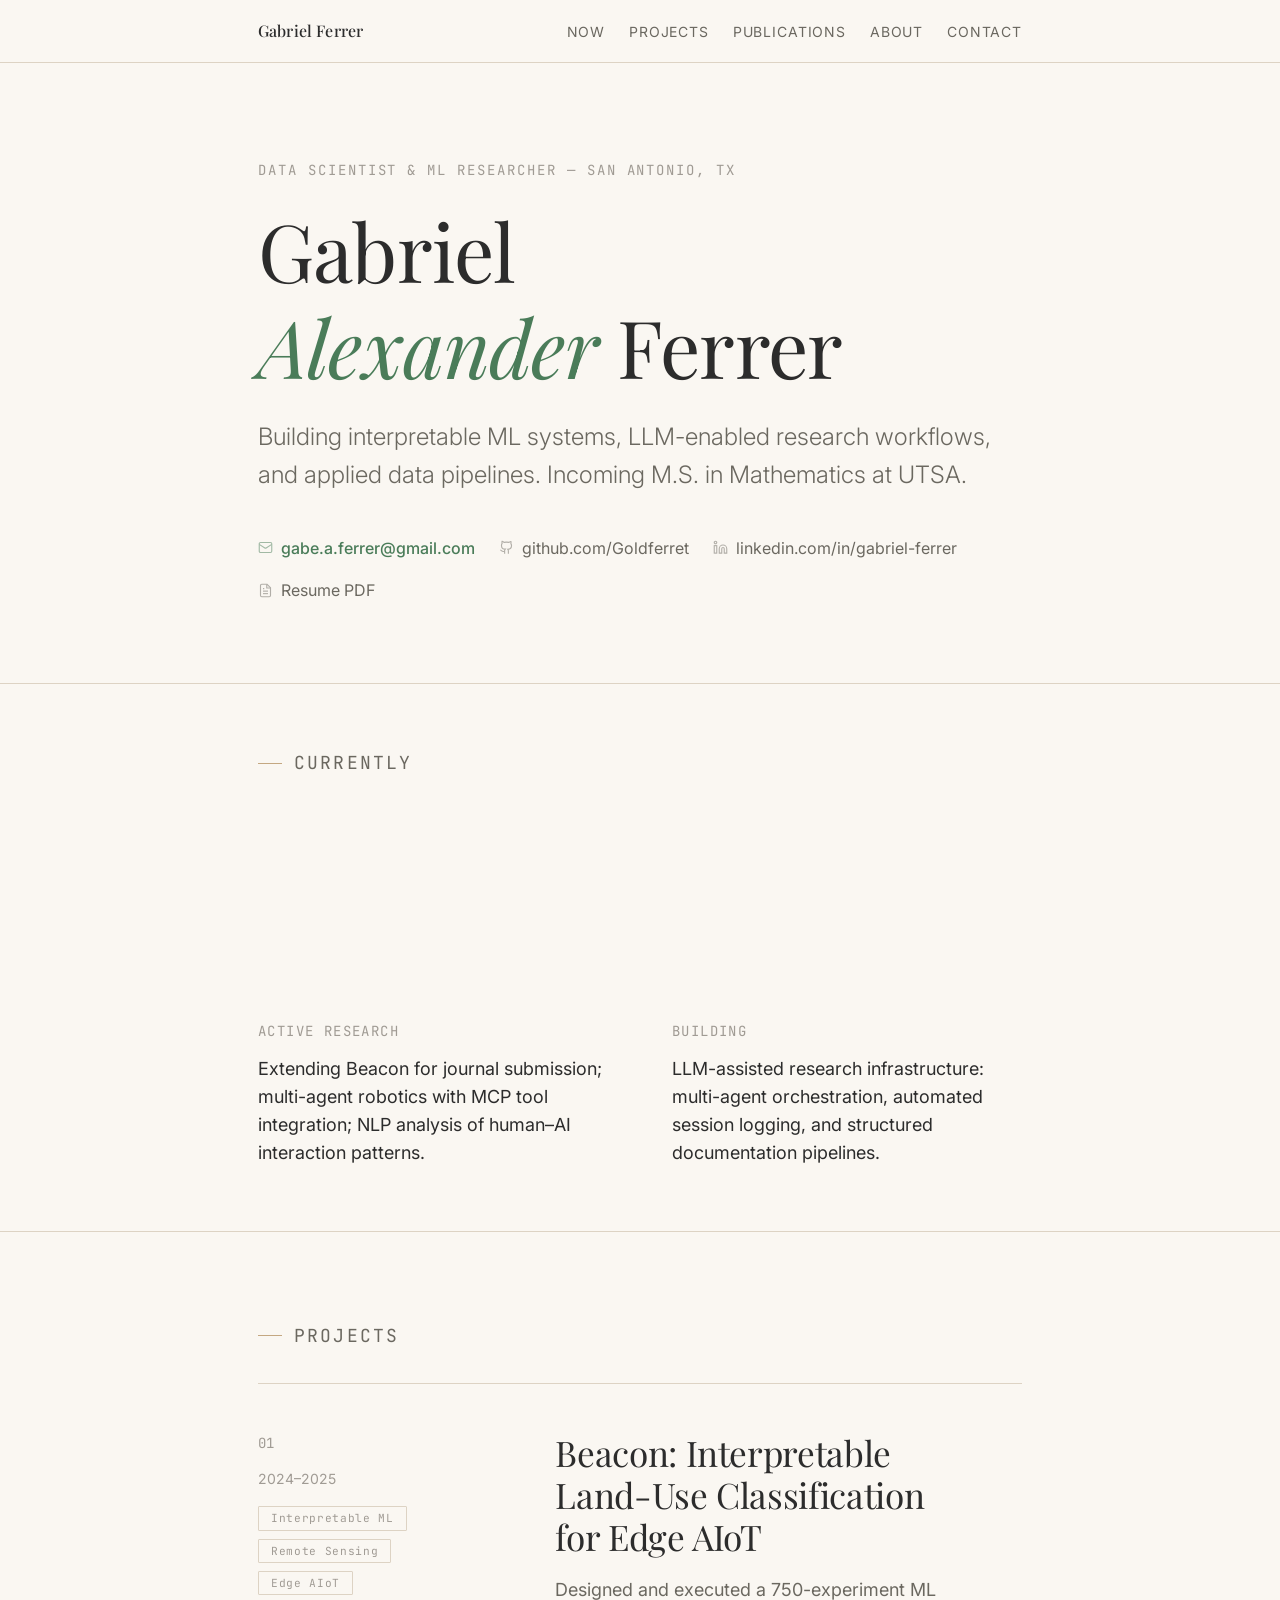
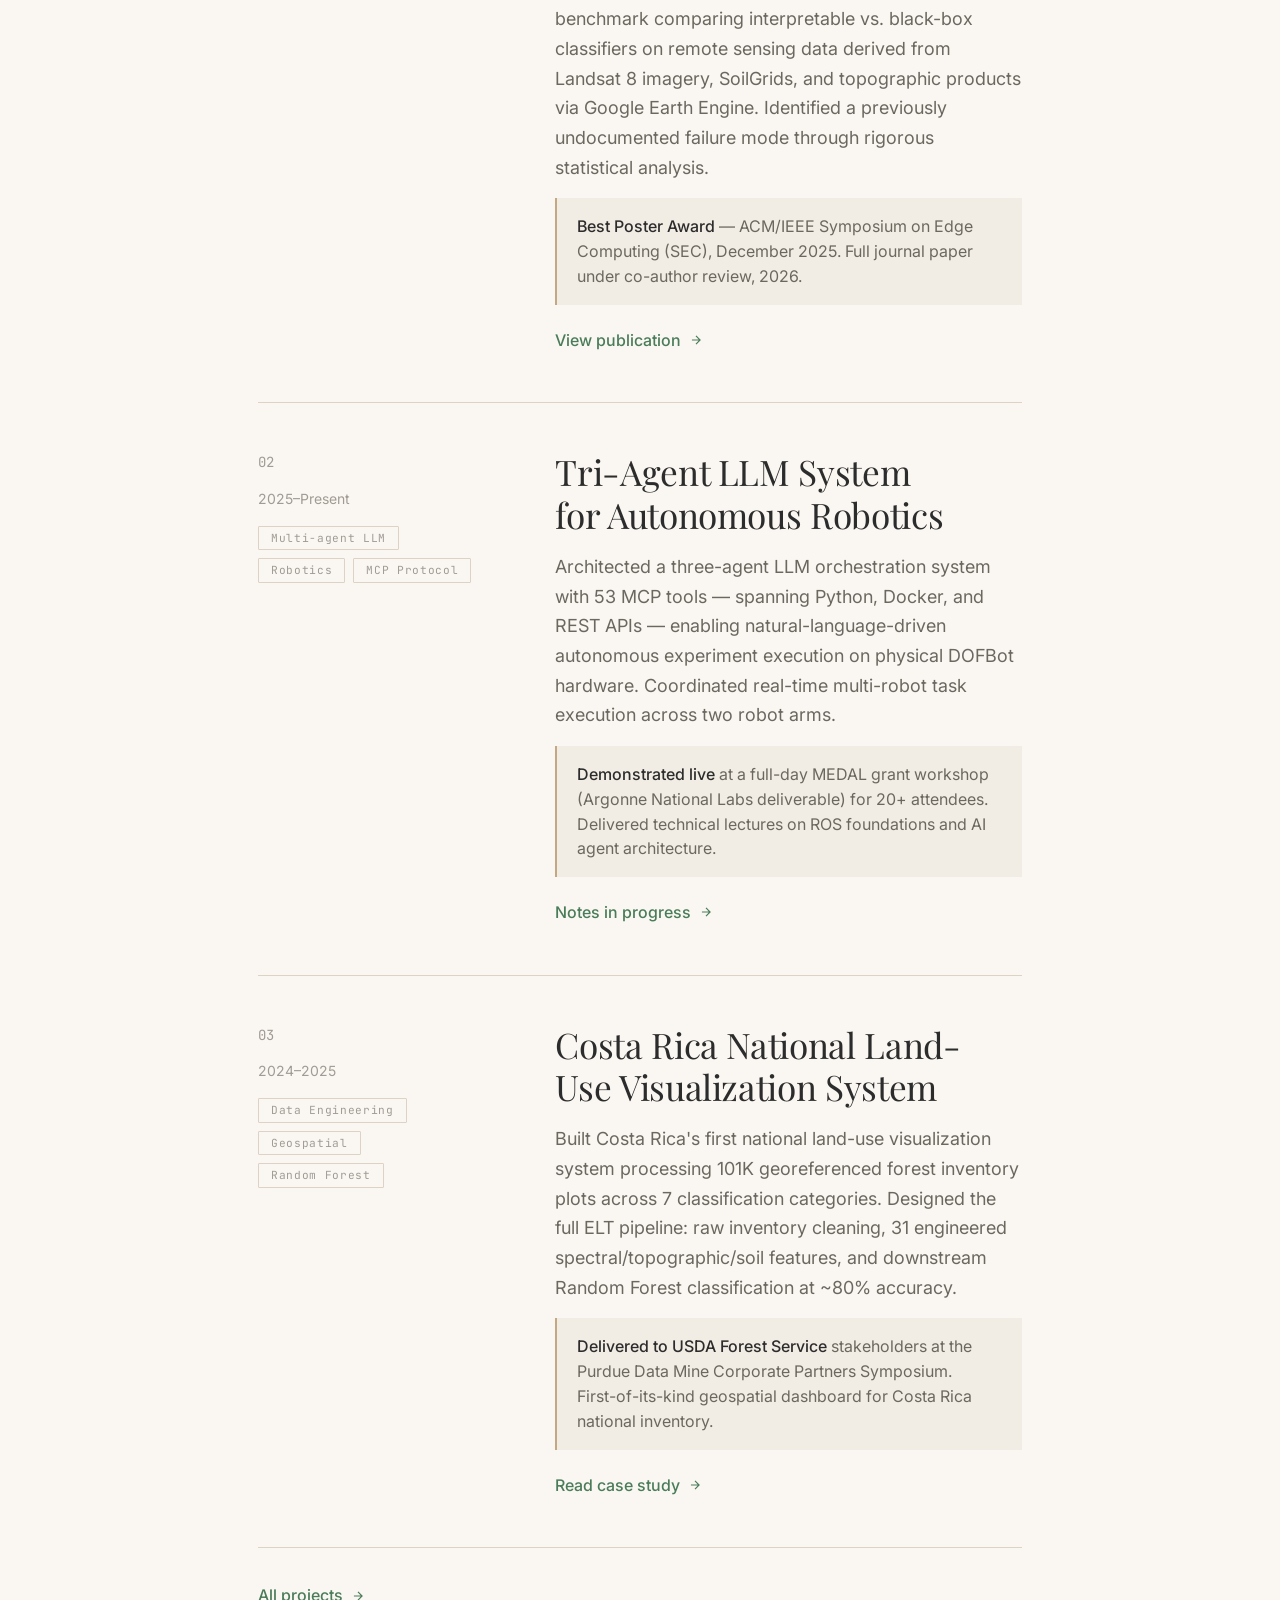
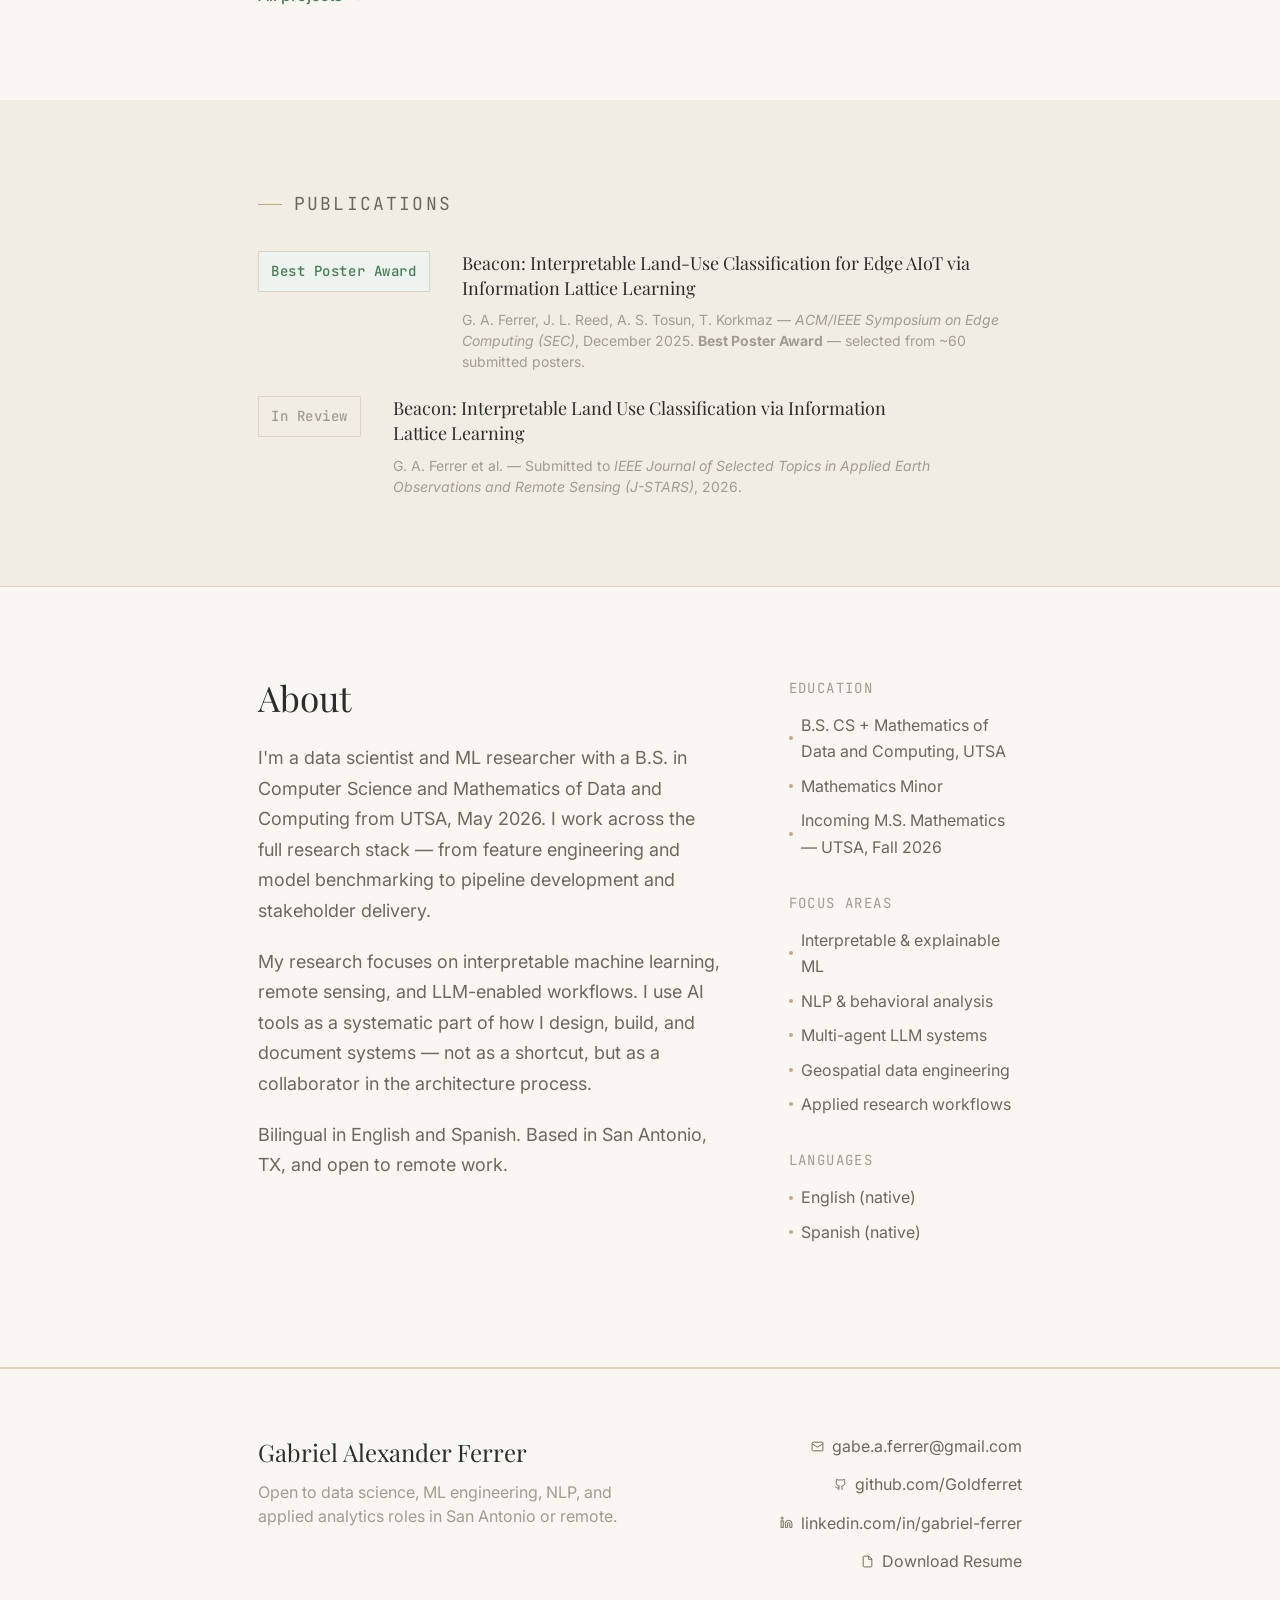
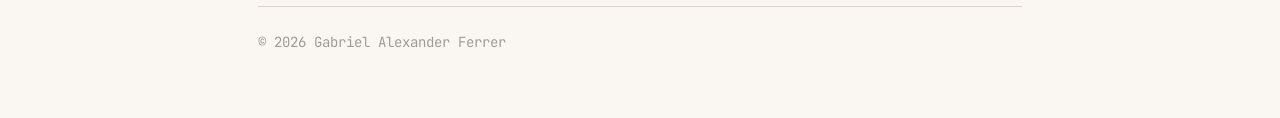
==== index.html @ 475dfff1 "init: homepage, repo structure, README" ====
<!DOCTYPE html>
<html lang="en" data-theme="light">
<head>
<meta charset="UTF-8">
<meta name="viewport" content="width=device-width, initial-scale=1.0">
<title>Gabriel Ferrer — Data Scientist & ML Researcher</title>
<meta name="description" content="Gabriel Ferrer — data scientist and ML researcher at UTSA. Building interpretable ML systems, multi-agent LLM tools, and applied data pipelines. Open to data science and ML engineering roles.">
<meta property="og:title" content="Gabriel Ferrer — Data Scientist & ML Researcher">
<meta property="og:description" content="Interpretable ML, multi-agent robotics, and applied data pipelines. Best Poster Award, ACM/IEEE SEC 2025.">
<meta property="og:type" content="website">
<link rel="preconnect" href="https://fonts.googleapis.com">
<link rel="preconnect" href="https://fonts.gstatic.com" crossorigin>
<link href="https://fonts.googleapis.com/css2?family=Playfair+Display:ital,wght@0,400;0,500;0,600;1,400&family=Inter:wght@300;400;500&family=JetBrains+Mono:wght@400;500&display=swap" rel="stylesheet">
<style>
/* ─── TOKENS ─────────────────────────────────────────── */
:root {
  --cream:        #FAF7F2;
  --cream-dark:   #F2EDE4;
  --sand:         #C4A882;
  --sand-light:   #E8DDD0;
  --sand-divider: #DDD3C4;
  --text:         #2C2C2C;
  --text-muted:   #6B6860;
  --text-faint:   #A09B94;
  --green:        #4A7C59;
  --green-hover:  #3A6347;
  --green-bg:     #EDF3EF;

  --font-serif: 'Playfair Display', Georgia, serif;
  --font-sans:  'Inter', system-ui, sans-serif;
  --font-mono:  'JetBrains Mono', monospace;

  --text-xs:   clamp(0.75rem, 0.7rem + 0.25vw, 0.875rem);
  --text-sm:   clamp(0.875rem, 0.8rem + 0.35vw, 1rem);
  --text-base: clamp(1rem, 0.95rem + 0.25vw, 1.125rem);
  --text-lg:   clamp(1.125rem, 1rem + 0.75vw, 1.5rem);
  --text-xl:   clamp(1.5rem, 1.2rem + 1.25vw, 2.25rem);
  --text-2xl:  clamp(2rem, 1.2rem + 2.5vw, 3.5rem);
  --text-hero: clamp(2.75rem, 1rem + 5vw, 5rem);

  --space-2: 0.5rem;
  --space-3: 0.75rem;
  --space-4: 1rem;
  --space-5: 1.25rem;
  --space-6: 1.5rem;
  --space-8: 2rem;
  --space-10: 2.5rem;
  --space-12: 3rem;
  --space-16: 4rem;
  --space-20: 5rem;
  --space-24: 6rem;

  --content: 860px;
  --content-wide: 1100px;
  --ease-out: cubic-bezier(0.16, 1, 0.3, 1);
}

/* ─── BASE ───────────────────────────────────────────── */
*, *::before, *::after { box-sizing: border-box; margin: 0; padding: 0; }
html { scroll-behavior: smooth; -webkit-font-smoothing: antialiased; }
body {
  font-family: var(--font-sans);
  font-size: var(--text-base);
  color: var(--text);
  background: var(--cream);
  line-height: 1.65;
}
img { display: block; max-width: 100%; height: auto; }
p { max-width: 68ch; text-wrap: pretty; }
h1, h2, h3, h4 { text-wrap: balance; line-height: 1.2; }
a {
  color: var(--green);
  text-decoration: none;
  transition: color 160ms var(--ease-out);
}
a:hover { color: var(--green-hover); text-decoration: underline; text-underline-offset: 3px; }
::selection { background: color-mix(in oklch, var(--green) 18%, var(--cream)); }
:focus-visible { outline: 2px solid var(--green); outline-offset: 3px; }

/* ─── LAYOUT ─────────────────────────────────────────── */
.container {
  max-width: var(--content);
  margin-inline: auto;
  padding-inline: clamp(var(--space-5), 5vw, var(--space-12));
}
.container--wide { max-width: var(--content-wide); }

/* ─── NAV ────────────────────────────────────────────── */
nav {
  position: sticky; top: 0; z-index: 100;
  background: color-mix(in oklch, var(--cream) 92%, transparent);
  backdrop-filter: blur(8px);
  border-bottom: 1px solid var(--sand-divider);
  padding-block: var(--space-4);
}
.nav-inner {
  display: flex;
  justify-content: space-between;
  align-items: baseline;
  gap: var(--space-8);
}
.nav-name {
  font-family: var(--font-serif);
  font-size: var(--text-sm);
  font-weight: 500;
  color: var(--text);
  letter-spacing: 0.01em;
  text-decoration: none;
}
.nav-name:hover { color: var(--green); text-decoration: none; }
.nav-links {
  display: flex;
  gap: var(--space-6);
  list-style: none;
}
.nav-links a {
  font-size: var(--text-xs);
  font-weight: 400;
  letter-spacing: 0.06em;
  text-transform: uppercase;
  color: var(--text-muted);
}
.nav-links a:hover { color: var(--green); text-decoration: none; }

/* ─── DIVIDER ────────────────────────────────────────── */
.divider {
  border: none;
  border-top: 1px solid var(--sand-divider);
  margin-block: 0;
}

/* ─── SECTION SHARED ─────────────────────────────────── */
section { padding-block: clamp(var(--space-12), 7vw, var(--space-24)); }
.section-label {
  font-family: var(--font-mono);
  font-size: var(--text-base);
  letter-spacing: 0.12em;
  text-transform: uppercase;
  color: var(--text-muted);
  margin-bottom: var(--space-8);
  display: flex;
  align-items: center;
  gap: var(--space-3);
}
.section-label::before {
  content: '';
  display: inline-block;
  width: 24px;
  height: 1px;
  background: var(--sand);
}
.section-heading {
  font-family: var(--font-serif);
  font-size: var(--text-xl);
  font-weight: 400;
  color: var(--text);
  margin-bottom: var(--space-8);
  letter-spacing: -0.01em;
}

/* ─── HERO ───────────────────────────────────────────── */
#hero {
  padding-block: clamp(var(--space-16), 10vw, var(--space-24)) clamp(var(--space-12), 7vw, var(--space-20));
}
.hero-eyebrow {
  font-family: var(--font-mono);
  font-size: var(--text-xs);
  letter-spacing: 0.14em;
  text-transform: uppercase;
  color: var(--text-faint);
  margin-bottom: var(--space-5);
}
.hero-name {
  font-family: var(--font-serif);
  font-size: var(--text-hero);
  font-weight: 400;
  color: var(--text);
  margin-bottom: var(--space-6);
  letter-spacing: -0.01em;
}
.hero-name em {
  font-style: italic;
  color: var(--green);
}
.hero-bio {
  font-size: var(--text-lg);
  font-weight: 300;
  color: var(--text-muted);
  max-width: 56ch;
  line-height: 1.6;
  margin-bottom: var(--space-10);
}
.hero-links {
  display: flex;
  flex-wrap: wrap;
  gap: var(--space-4) var(--space-6);
  align-items: center;
}
.hero-link {
  font-size: var(--text-sm);
  font-weight: 400;
  color: var(--text-muted);
  display: flex;
  align-items: center;
  gap: var(--space-2);
  transition: color 160ms var(--ease-out);
}
.hero-link:hover { color: var(--green); text-decoration: none; }
.hero-link svg { opacity: 0.5; transition: opacity 160ms; }
.hero-link:hover svg { opacity: 1; }
.hero-link--primary {
  color: var(--green);
  font-weight: 500;
}
.hero-link--primary:hover { color: var(--green-hover); }

/* ─── NOW ────────────────────────────────────────────── */
#now { padding-block: clamp(var(--space-10), 5vw, var(--space-16)); }
.now-grid {
  display: grid;
  grid-template-columns: 1fr 1fr;
  gap: var(--space-10) var(--space-16);
}
.now-item-label {
  font-family: var(--font-mono);
  font-size: var(--text-xs);
  color: var(--text-faint);
  letter-spacing: 0.1em;
  text-transform: uppercase;
  margin-bottom: var(--space-3);
}
.now-item-text {
  font-size: var(--text-base);
  color: var(--text);
  line-height: 1.55;
}
.now-item-text strong { font-weight: 500; }
.availability-badge {
  display: inline-flex;
  align-items: center;
  gap: var(--space-2);
  font-size: var(--text-xs);
  font-weight: 500;
  color: var(--green);
  background: var(--green-bg);
  padding: var(--space-2) var(--space-4);
  border-radius: 2px;
  margin-top: var(--space-3);
  letter-spacing: 0.04em;
}
.availability-badge::before {
  content: '';
  width: 6px; height: 6px;
  border-radius: 50%;
  background: var(--green);
}

/* ─── WORK ───────────────────────────────────────────── */
#work {}
.work-list { display: flex; flex-direction: column; }
.work-entry {
  display: grid;
  grid-template-columns: 1fr 2fr;
  gap: var(--space-8) var(--space-16);
  padding-block: clamp(var(--space-8), 4vw, var(--space-12));
  border-top: 1px solid var(--sand-divider);
  transition: background 200ms var(--ease-out);
}
.work-entry:last-child { border-bottom: 1px solid var(--sand-divider); }
.work-entry:hover { background: color-mix(in oklch, var(--sand-light) 30%, transparent); }
.work-meta {}
.work-number {
  font-family: var(--font-mono);
  font-size: var(--text-xs);
  color: var(--text-faint);
  margin-bottom: var(--space-3);
}
.work-year {
  font-size: var(--text-xs);
  color: var(--text-faint);
  font-weight: 400;
  display: block;
  margin-top: var(--space-3);
}
.work-tags {
  display: flex;
  flex-wrap: wrap;
  gap: var(--space-2);
  margin-top: var(--space-4);
}
.tag {
  font-family: var(--font-mono);
  font-size: 0.7rem;
  letter-spacing: 0.06em;
  color: var(--text-faint);
  border: 1px solid var(--sand-divider);
  padding: 2px var(--space-3);
  border-radius: 1px;
}
.work-content {}
.work-title {
  font-family: var(--font-serif);
  font-size: var(--text-xl);
  font-weight: 400;
  color: var(--text);
  margin-bottom: var(--space-4);
  letter-spacing: -0.01em;
}
.work-desc {
  font-size: var(--text-base);
  color: var(--text-muted);
  line-height: 1.65;
  margin-bottom: var(--space-4);
  max-width: 60ch;
}
.work-outcome {
  display: flex;
  align-items: flex-start;
  gap: var(--space-3);
  padding: var(--space-4) var(--space-5);
  background: var(--cream-dark);
  border-left: 2px solid var(--sand);
  margin-bottom: var(--space-5);
}
.work-outcome-text {
  font-size: var(--text-sm);
  color: var(--text-muted);
  line-height: 1.55;
}
.work-outcome-text strong {
  color: var(--text);
  font-weight: 500;
}
.work-figure {
  margin-top: var(--space-5);
}
.work-figure img {
  width: 100%;
  max-width: 480px;
  border: 1px solid var(--sand-divider);
  background: #fff;
}
.work-caption {
  font-size: var(--text-xs);
  color: var(--text-faint);
  margin-top: var(--space-3);
  max-width: 52ch;
  line-height: 1.5;
}
.work-link {
  font-size: var(--text-sm);
  font-weight: 500;
  display: inline-flex;
  align-items: center;
  gap: var(--space-2);
  color: var(--green);
}
.work-link:hover { text-decoration: none; color: var(--green-hover); }
.work-link-arrow { transition: transform 200ms var(--ease-out); }
.work-link:hover .work-link-arrow { transform: translateX(3px); }

/* ─── PUBLICATIONS ───────────────────────────────────── */
#publications { background: var(--cream-dark); }
.pub-list { display: flex; flex-direction: column; gap: var(--space-6); }
.pub-entry {
  display: grid;
  grid-template-columns: auto 1fr;
  gap: var(--space-4) var(--space-8);
  align-items: start;
}
.pub-badge {
  font-family: var(--font-mono);
  font-size: var(--text-xs);
  font-weight: 500;
  color: var(--green);
  background: var(--green-bg);
  border: 1px solid color-mix(in oklch, var(--green) 25%, var(--cream));
  padding: var(--space-2) var(--space-3);
  white-space: nowrap;
  border-radius: 1px;
  letter-spacing: 0.04em;
}
.pub-badge--pending {
  color: var(--text-faint);
  background: var(--cream-dark);
  border-color: var(--sand-divider);
}
.pub-title {
  font-family: var(--font-serif);
  font-size: var(--text-base);
  font-weight: 400;
  color: var(--text);
  margin-bottom: var(--space-2);
  line-height: 1.4;
}
.pub-meta {
  font-size: var(--text-xs);
  color: var(--text-faint);
  line-height: 1.5;
}

/* ─── ABOUT ──────────────────────────────────────────── */
#about {
  display: grid;
  grid-template-columns: 2fr 1fr;
  gap: var(--space-16);
  align-items: start;
  padding-block: clamp(var(--space-12), 7vw, var(--space-24));
}
.about-text { }
.about-heading {
  font-family: var(--font-serif);
  font-size: var(--text-xl);
  font-weight: 400;
  margin-bottom: var(--space-6);
  color: var(--text);
}
.about-body {
  font-size: var(--text-base);
  color: var(--text-muted);
  line-height: 1.7;
  margin-bottom: var(--space-5);
}
.about-aside { }
.aside-block {
  margin-bottom: var(--space-8);
}
.aside-label {
  font-family: var(--font-mono);
  font-size: var(--text-xs);
  text-transform: uppercase;
  letter-spacing: 0.1em;
  color: var(--text-faint);
  margin-bottom: var(--space-3);
}
.aside-list {
  list-style: none;
  display: flex;
  flex-direction: column;
  gap: var(--space-2);
}
.aside-list li {
  font-size: var(--text-sm);
  color: var(--text-muted);
  display: flex;
  align-items: center;
  gap: var(--space-2);
}
.aside-list li::before {
  content: '';
  width: 4px; height: 4px;
  background: var(--sand);
  border-radius: 50%;
  flex-shrink: 0;
}

/* ─── CONTACT / FOOTER ───────────────────────────────── */
footer {
  border-top: 1px solid var(--sand-divider);
  padding-block: clamp(var(--space-10), 5vw, var(--space-16));
}
.footer-inner {
  display: flex;
  justify-content: space-between;
  align-items: flex-start;
  gap: var(--space-8);
  flex-wrap: wrap;
}
.footer-name {
  font-family: var(--font-serif);
  font-size: var(--text-lg);
  font-weight: 400;
  color: var(--text);
  margin-bottom: var(--space-2);
}
.footer-tagline {
  font-size: var(--text-sm);
  color: var(--text-faint);
  max-width: 38ch;
  line-height: 1.5;
}
.footer-links {
  display: flex;
  flex-direction: column;
  gap: var(--space-3);
  align-items: flex-end;
}
.footer-link {
  font-size: var(--text-sm);
  color: var(--text-muted);
  display: flex;
  align-items: center;
  gap: var(--space-2);
}
.footer-link:hover { color: var(--green); text-decoration: none; }
.footer-note {
  margin-top: var(--space-8);
  padding-top: var(--space-6);
  border-top: 1px solid var(--sand-divider);
  font-family: var(--font-mono);
  font-size: var(--text-xs);
  color: var(--text-faint);
  display: flex;
  justify-content: space-between;
  flex-wrap: wrap;
  gap: var(--space-3);
}

/* ─── SCROLL REVEALS ─────────────────────────────────── */
.fade-in { opacity: 1; }
@supports (animation-timeline: scroll()) {
  .fade-in {
    opacity: 0;
    animation: reveal-fade linear both;
    animation-timeline: view();
    animation-range: entry 0% entry 80%;
  }
  @keyframes reveal-fade { to { opacity: 1; } }
}

/* ─── RESPONSIVE ─────────────────────────────────────── */
@media (max-width: 700px) {
  .now-grid { grid-template-columns: 1fr; }
  .work-entry { grid-template-columns: 1fr; }
  #about { grid-template-columns: 1fr; }
  .footer-inner { flex-direction: column; }
  .footer-links { align-items: flex-start; }
  .nav-links { display: none; }
  .pub-entry { grid-template-columns: 1fr; }
}

@media (prefers-reduced-motion: reduce) {
  *, *::before, *::after {
    animation-duration: 0.01ms !important;
    transition-duration: 0.01ms !important;
  }
}
</style>
</head>
<body>

<!-- ═══ NAV ═══════════════════════════════════════════ -->
<nav>
  <div class="container nav-inner">
    <a href="#" class="nav-name">Gabriel Ferrer</a>
    <ul class="nav-links">
      <li><a href="#now">Now</a></li>
      <li><a href="#work">Projects</a></li>
      <li><a href="#publications">Publications</a></li>
      <li><a href="#about">About</a></li>
      <li><a href="#contact">Contact</a></li>
    </ul>
  </div>
</nav>

<!-- ═══ HERO ═══════════════════════════════════════════ -->
<section id="hero">
  <div class="container">
    <p class="hero-eyebrow">Data Scientist &amp; ML Researcher — San Antonio, TX</p>
    <h1 class="hero-name">Gabriel<br><em>Alexander</em> Ferrer</h1>
    <p class="hero-bio">
      Building interpretable ML systems, LLM-enabled research workflows, and applied data pipelines. Incoming M.S. in Mathematics at UTSA.
    </p>
    <div class="hero-links">
      <a href="mailto:gabe.a.ferrer@gmail.com" class="hero-link hero-link--primary">
        <svg width="15" height="15" viewBox="0 0 24 24" fill="none" stroke="currentColor" stroke-width="1.8"><rect x="2" y="4" width="20" height="16" rx="2"/><path d="m22 7-8.97 5.7a1.94 1.94 0 0 1-2.06 0L2 7"/></svg>
        gabe.a.ferrer@gmail.com
      </a>
      <a href="https://github.com/Goldferret" target="_blank" rel="noopener" class="hero-link">
        <svg width="15" height="15" viewBox="0 0 24 24" fill="none" stroke="currentColor" stroke-width="1.8"><path d="M15 22v-4a4.8 4.8 0 0 0-1-3.2c3 0 6-2 6-5.5.08-1.25-.27-2.48-1-3.5.28-1.15.28-2.35 0-3.5 0 0-1 0-3 1.5-2.64-.5-5.36-.5-8 0C6 2 5 2 5 2c-.3 1.15-.3 2.35 0 3.5A5.4 5.4 0 0 0 4 9c0 3.5 3 5.5 6 5.5-.39.49-.68 1.05-.85 1.65-.17.6-.22 1.23-.15 1.85v4"/><path d="M9 18c-4.51 2-5-2-7-2"/></svg>
        github.com/Goldferret
      </a>
      <a href="https://www.linkedin.com/in/gabriel-ferrer-299743276/" target="_blank" rel="noopener" class="hero-link">
        <svg width="15" height="15" viewBox="0 0 24 24" fill="none" stroke="currentColor" stroke-width="1.8"><path d="M16 8a6 6 0 0 1 6 6v7h-4v-7a2 2 0 0 0-2-2 2 2 0 0 0-2 2v7h-4v-7a6 6 0 0 1 6-6z"/><rect x="2" y="9" width="4" height="12"/><circle cx="4" cy="4" r="2"/></svg>
        linkedin.com/in/gabriel-ferrer
      </a>
      <a href="#" class="hero-link">
        <svg width="15" height="15" viewBox="0 0 24 24" fill="none" stroke="currentColor" stroke-width="1.8"><path d="M14.5 2H6a2 2 0 0 0-2 2v16a2 2 0 0 0 2 2h12a2 2 0 0 0 2-2V7.5L14.5 2z"/><polyline points="14 2 14 8 20 8"/><line x1="16" y1="13" x2="8" y2="13"/><line x1="16" y1="17" x2="8" y2="17"/><line x1="10" y1="9" x2="8" y2="9"/></svg>
        Resume PDF
      </a>
    </div>
  </div>
</section>

<hr class="divider">

<!-- ═══ NOW ════════════════════════════════════════════ -->
<section id="now">
  <div class="container">
    <p class="section-label">Currently</p>
    <div class="now-grid">
      <div class="now-item fade-in">
        <p class="now-item-label">Status</p>
        <p class="now-item-text">
          <strong>B.S. in CS &amp; Mathematics of Data and Computing, UTSA, May 2026.</strong>
          Incoming M.S. in Mathematics, Fall 2026.
        </p>
        <span class="availability-badge">Open to roles</span>
      </div>
      <div class="now-item fade-in">
        <p class="now-item-label">Looking for</p>
        <p class="now-item-text">
          Data science, ML engineering, NLP, and applied analytics roles — <strong>local to San Antonio</strong> or fully remote.
        </p>
      </div>
      <div class="now-item fade-in">
        <p class="now-item-label">Active research</p>
        <p class="now-item-text">
          Extending Beacon for journal submission; multi-agent robotics with MCP tool integration; NLP analysis of human–AI interaction patterns.
        </p>
      </div>
      <div class="now-item fade-in">
        <p class="now-item-label">Building</p>
        <p class="now-item-text">
          LLM-assisted research infrastructure: multi-agent orchestration, automated session logging, and structured documentation pipelines.
        </p>
      </div>
    </div>
  </div>
</section>

<hr class="divider">

<!-- ═══ WORK ═══════════════════════════════════════════ -->
<section id="work">
  <div class="container">
    <p class="section-label">Projects</p>
    <div class="work-list">

      <!-- BEACON -->
      <article class="work-entry fade-in">
        <div class="work-meta">
          <p class="work-number">01</p>
          <span class="work-year">2024–2025</span>
          <div class="work-tags">
            <span class="tag">Interpretable ML</span>
            <span class="tag">Remote Sensing</span>
            <span class="tag">Edge AIoT</span>
          </div>
        </div>
        <div class="work-content">
          <h2 class="work-title">Beacon: Interpretable Land-Use Classification for Edge AIoT</h2>
          <p class="work-desc">
            Designed and executed a 750-experiment ML benchmark comparing interpretable vs. black-box classifiers on remote sensing data derived from Landsat&nbsp;8 imagery, SoilGrids, and topographic products via Google Earth Engine. Identified a previously undocumented failure mode through rigorous statistical analysis.
          </p>
          <div class="work-outcome">
            <p class="work-outcome-text">
              <strong>Best Poster Award</strong> — ACM/IEEE Symposium on Edge Computing (SEC), December 2025.
              Full journal paper under co-author review, 2026.
            </p>
          </div>
          <a href="#publications" class="work-link">
            View publication
            <svg class="work-link-arrow" width="14" height="14" viewBox="0 0 24 24" fill="none" stroke="currentColor" stroke-width="2"><path d="M5 12h14M12 5l7 7-7 7"/></svg>
          </a>
        </div>
      </article>

      <!-- ROBOTICS -->
      <article class="work-entry fade-in">
        <div class="work-meta">
          <p class="work-number">02</p>
          <span class="work-year">2025–Present</span>
          <div class="work-tags">
            <span class="tag">Multi-agent LLM</span>
            <span class="tag">Robotics</span>
            <span class="tag">MCP Protocol</span>
          </div>
        </div>
        <div class="work-content">
          <h2 class="work-title">Tri-Agent LLM System for Autonomous Robotics</h2>
          <p class="work-desc">
            Architected a three-agent LLM orchestration system with 53 MCP tools — spanning Python, Docker, and REST APIs — enabling natural-language-driven autonomous experiment execution on physical DOFBot hardware. Coordinated real-time multi-robot task execution across two robot arms.
          </p>
          <div class="work-outcome">
            <p class="work-outcome-text">
              <strong>Demonstrated live</strong> at a full-day MEDAL grant workshop (Argonne National Labs deliverable) for 20+ attendees. Delivered technical lectures on ROS foundations and AI agent architecture.
            </p>
          </div>
          <a href="#" class="work-link">
            Notes in progress
            <svg class="work-link-arrow" width="14" height="14" viewBox="0 0 24 24" fill="none" stroke="currentColor" stroke-width="2"><path d="M5 12h14M12 5l7 7-7 7"/></svg>
          </a>
        </div>
      </article>

      <!-- USDA -->
      <article class="work-entry fade-in">
        <div class="work-meta">
          <p class="work-number">03</p>
          <span class="work-year">2024–2025</span>
          <div class="work-tags">
            <span class="tag">Data Engineering</span>
            <span class="tag">Geospatial</span>
            <span class="tag">Random Forest</span>
          </div>
        </div>
        <div class="work-content">
          <h2 class="work-title">Costa Rica National Land-Use Visualization System</h2>
          <p class="work-desc">
            Built Costa Rica's first national land-use visualization system processing 101K georeferenced forest inventory plots across 7 classification categories. Designed the full ELT pipeline: raw inventory cleaning, 31 engineered spectral/topographic/soil features, and downstream Random Forest classification at ~80% accuracy.
          </p>
          <div class="work-outcome">
            <p class="work-outcome-text">
              <strong>Delivered to USDA Forest Service</strong> stakeholders at the Purdue Data Mine Corporate Partners Symposium. First-of-its-kind geospatial dashboard for Costa Rica national inventory.
            </p>
          </div>
          <a href="#" class="work-link">
            Read case study
            <svg class="work-link-arrow" width="14" height="14" viewBox="0 0 24 24" fill="none" stroke="currentColor" stroke-width="2"><path d="M5 12h14M12 5l7 7-7 7"/></svg>
          </a>
        </div>
      </article>

    </div>
    <div style="margin-top: var(--space-8);">
      <a href="/work/" class="work-link">
        All projects
        <svg class="work-link-arrow" width="14" height="14" viewBox="0 0 24 24" fill="none" stroke="currentColor" stroke-width="2"><path d="M5 12h14M12 5l7 7-7 7"/></svg>
      </a>
    </div>
  </div>
</section>
<section id="publications">
  <div class="container">
    <p class="section-label">Publications</p>
    <div class="pub-list">
      <div class="pub-entry fade-in">
        <span class="pub-badge">Best Poster Award</span>
        <div>
          <p class="pub-title">Beacon: Interpretable Land-Use Classification for Edge AIoT via Information Lattice Learning</p>
          <p class="pub-meta">G. A. Ferrer, J. L. Reed, A. S. Tosun, T. Korkmaz — <em>ACM/IEEE Symposium on Edge Computing (SEC)</em>, December 2025. <strong>Best Poster Award</strong> — selected from ~60 submitted posters.</p>
        </div>
      </div>
      <div class="pub-entry fade-in">
        <span class="pub-badge pub-badge--pending">In Review</span>
        <div>
          <p class="pub-title">Beacon: Interpretable Land Use Classification via Information Lattice Learning</p>
          <p class="pub-meta">G. A. Ferrer et al. — Submitted to <em>IEEE Journal of Selected Topics in Applied Earth Observations and Remote Sensing (J-STARS)</em>, 2026.</p>
        </div>
      </div>
    </div>
  </div>
</section>

<hr class="divider">

<!-- ═══ ABOUT ═══════════════════════════════════════════ -->
<section id="about" class="container">
  <div class="about-text fade-in">
    <h2 class="about-heading">About</h2>
    <p class="about-body">
      I'm a data scientist and ML researcher with a B.S. in Computer Science and Mathematics of Data and Computing from UTSA, May 2026. I work across the full research stack — from feature engineering and model benchmarking to pipeline development and stakeholder delivery.
    </p>
    <p class="about-body">
      My research focuses on interpretable machine learning, remote sensing, and LLM-enabled workflows. I use AI tools as a systematic part of how I design, build, and document systems — not as a shortcut, but as a collaborator in the architecture process.
    </p>
    <p class="about-body">
      Bilingual in English and Spanish. Based in San Antonio, TX, and open to remote work.
    </p>
  </div>
  <div class="about-aside fade-in">
    <div class="aside-block">
      <p class="aside-label">Education</p>
      <ul class="aside-list">
        <li>B.S. CS + Mathematics of Data and Computing, UTSA</li>
        <li>Mathematics Minor</li>
        <li>Incoming M.S. Mathematics — UTSA, Fall 2026</li>
      </ul>
    </div>
    <div class="aside-block">
      <p class="aside-label">Focus areas</p>
      <ul class="aside-list">
        <li>Interpretable &amp; explainable ML</li>
        <li>NLP &amp; behavioral analysis</li>
        <li>Multi-agent LLM systems</li>
        <li>Geospatial data engineering</li>
        <li>Applied research workflows</li>
      </ul>
    </div>
    <div class="aside-block">
      <p class="aside-label">Languages</p>
      <ul class="aside-list">
        <li>English (native)</li>
        <li>Spanish (native)</li>
      </ul>
    </div>
  </div>
</section>

<hr class="divider">

<!-- ═══ FOOTER / CONTACT ═══════════════════════════════ -->
<footer id="contact">
  <div class="container">
    <div class="footer-inner">
      <div>
        <p class="footer-name">Gabriel Alexander Ferrer</p>
        <p class="footer-tagline">Open to data science, ML engineering, NLP, and applied analytics roles in San Antonio or remote.</p>
      </div>
      <div class="footer-links">
        <a href="mailto:gabe.a.ferrer@gmail.com" class="footer-link">
          <svg width="13" height="13" viewBox="0 0 24 24" fill="none" stroke="currentColor" stroke-width="1.8"><rect x="2" y="4" width="20" height="16" rx="2"/><path d="m22 7-8.97 5.7a1.94 1.94 0 0 1-2.06 0L2 7"/></svg>
          gabe.a.ferrer@gmail.com
        </a>
        <a href="https://github.com/Goldferret" target="_blank" rel="noopener" class="footer-link">
          <svg width="13" height="13" viewBox="0 0 24 24" fill="none" stroke="currentColor" stroke-width="1.8"><path d="M15 22v-4a4.8 4.8 0 0 0-1-3.2c3 0 6-2 6-5.5.08-1.25-.27-2.48-1-3.5.28-1.15.28-2.35 0-3.5 0 0-1 0-3 1.5-2.64-.5-5.36-.5-8 0C6 2 5 2 5 2c-.3 1.15-.3 2.35 0 3.5A5.4 5.4 0 0 0 4 9c0 3.5 3 5.5 6 5.5-.39.49-.68 1.05-.85 1.65-.17.6-.22 1.23-.15 1.85v4"/><path d="M9 18c-4.51 2-5-2-7-2"/></svg>
          github.com/Goldferret
        </a>
        <a href="https://www.linkedin.com/in/gabriel-ferrer-299743276/" target="_blank" rel="noopener" class="footer-link">
          <svg width="13" height="13" viewBox="0 0 24 24" fill="none" stroke="currentColor" stroke-width="1.8"><path d="M16 8a6 6 0 0 1 6 6v7h-4v-7a2 2 0 0 0-2-2 2 2 0 0 0-2 2v7h-4v-7a6 6 0 0 1 6-6z"/><rect x="2" y="9" width="4" height="12"/><circle cx="4" cy="4" r="2"/></svg>
          linkedin.com/in/gabriel-ferrer
        </a>
        <a href="#" class="footer-link">
          <svg width="13" height="13" viewBox="0 0 24 24" fill="none" stroke="currentColor" stroke-width="1.8"><path d="M14.5 2H6a2 2 0 0 0-2 2v16a2 2 0 0 0 2 2h12a2 2 0 0 0 2-2V7.5L14.5 2z"/><polyline points="14 2 14 8 20 8"/></svg>
          Download Resume
        </a>
      </div>
    </div>
    <div class="footer-note">
      <span>© 2026 Gabriel Alexander Ferrer</span>
    </div>
  </div>
</footer>

</body>
</html>
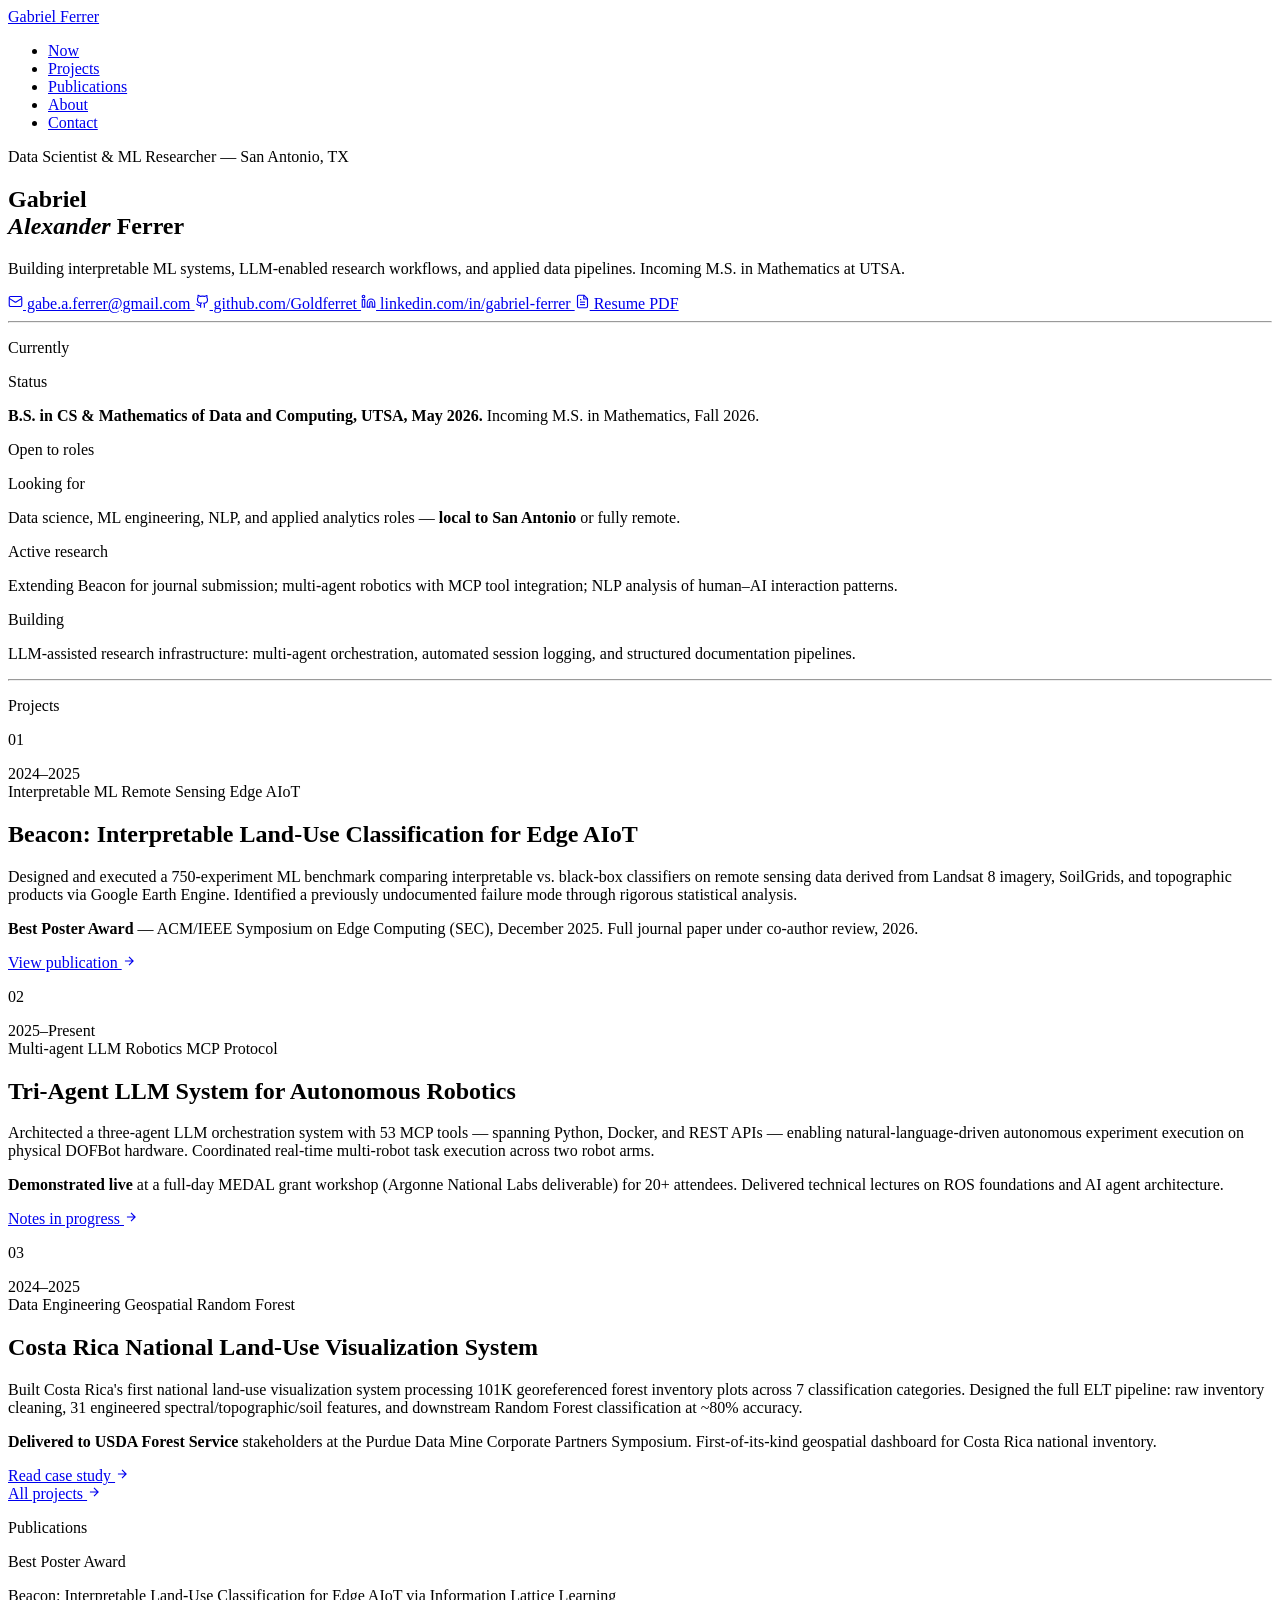
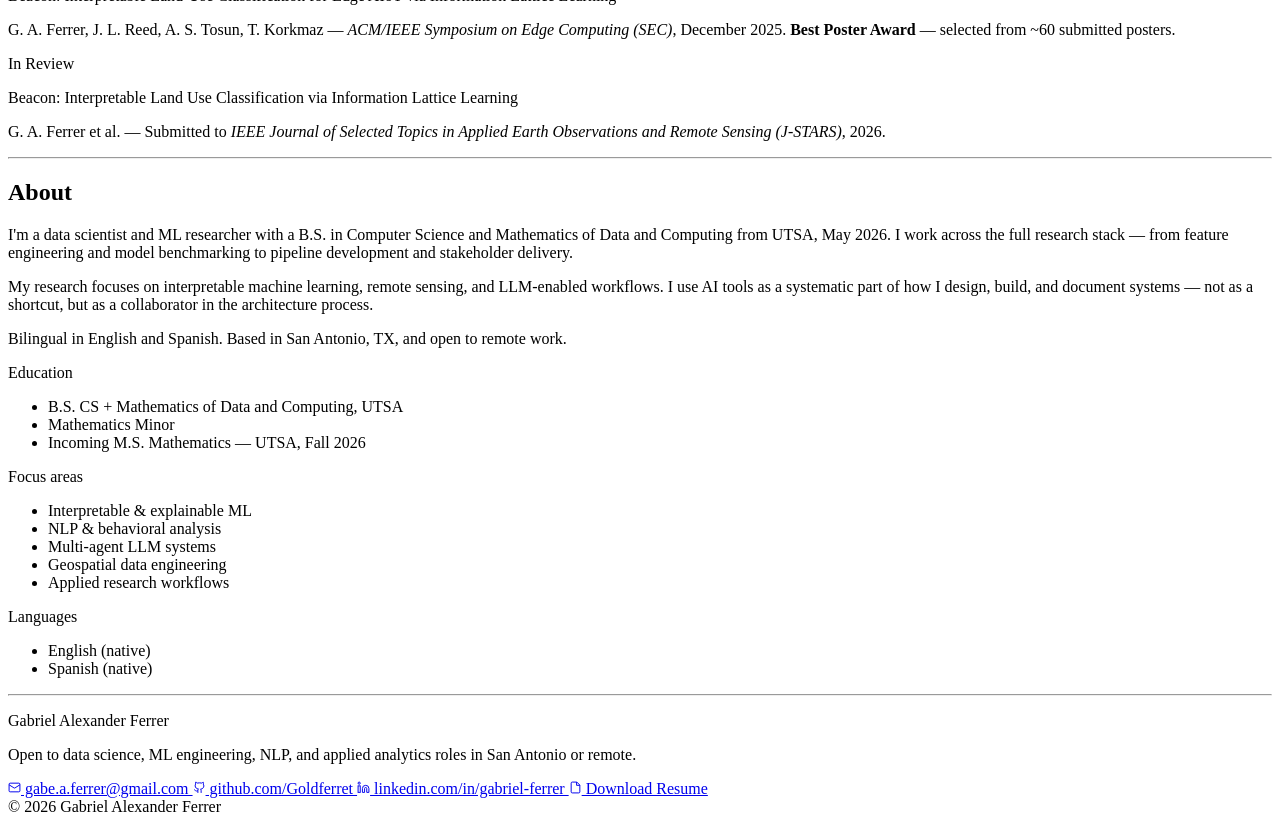
==== commit 32ed09be: "fix: use /portfolio/ base path for style.css across all pages" ====
--- a/index.html
+++ b/index.html
@@ -11,531 +11,7 @@
 <link rel="preconnect" href="https://fonts.googleapis.com">
 <link rel="preconnect" href="https://fonts.gstatic.com" crossorigin>
 <link href="https://fonts.googleapis.com/css2?family=Playfair+Display:ital,wght@0,400;0,500;0,600;1,400&family=Inter:wght@300;400;500&family=JetBrains+Mono:wght@400;500&display=swap" rel="stylesheet">
-<style>
-/* ─── TOKENS ─────────────────────────────────────────── */
-:root {
-  --cream:        #FAF7F2;
-  --cream-dark:   #F2EDE4;
-  --sand:         #C4A882;
-  --sand-light:   #E8DDD0;
-  --sand-divider: #DDD3C4;
-  --text:         #2C2C2C;
-  --text-muted:   #6B6860;
-  --text-faint:   #A09B94;
-  --green:        #4A7C59;
-  --green-hover:  #3A6347;
-  --green-bg:     #EDF3EF;
-
-  --font-serif: 'Playfair Display', Georgia, serif;
-  --font-sans:  'Inter', system-ui, sans-serif;
-  --font-mono:  'JetBrains Mono', monospace;
-
-  --text-xs:   clamp(0.75rem, 0.7rem + 0.25vw, 0.875rem);
-  --text-sm:   clamp(0.875rem, 0.8rem + 0.35vw, 1rem);
-  --text-base: clamp(1rem, 0.95rem + 0.25vw, 1.125rem);
-  --text-lg:   clamp(1.125rem, 1rem + 0.75vw, 1.5rem);
-  --text-xl:   clamp(1.5rem, 1.2rem + 1.25vw, 2.25rem);
-  --text-2xl:  clamp(2rem, 1.2rem + 2.5vw, 3.5rem);
-  --text-hero: clamp(2.75rem, 1rem + 5vw, 5rem);
-
-  --space-2: 0.5rem;
-  --space-3: 0.75rem;
-  --space-4: 1rem;
-  --space-5: 1.25rem;
-  --space-6: 1.5rem;
-  --space-8: 2rem;
-  --space-10: 2.5rem;
-  --space-12: 3rem;
-  --space-16: 4rem;
-  --space-20: 5rem;
-  --space-24: 6rem;
-
-  --content: 860px;
-  --content-wide: 1100px;
-  --ease-out: cubic-bezier(0.16, 1, 0.3, 1);
-}
-
-/* ─── BASE ───────────────────────────────────────────── */
-*, *::before, *::after { box-sizing: border-box; margin: 0; padding: 0; }
-html { scroll-behavior: smooth; -webkit-font-smoothing: antialiased; }
-body {
-  font-family: var(--font-sans);
-  font-size: var(--text-base);
-  color: var(--text);
-  background: var(--cream);
-  line-height: 1.65;
-}
-img { display: block; max-width: 100%; height: auto; }
-p { max-width: 68ch; text-wrap: pretty; }
-h1, h2, h3, h4 { text-wrap: balance; line-height: 1.2; }
-a {
-  color: var(--green);
-  text-decoration: none;
-  transition: color 160ms var(--ease-out);
-}
-a:hover { color: var(--green-hover); text-decoration: underline; text-underline-offset: 3px; }
-::selection { background: color-mix(in oklch, var(--green) 18%, var(--cream)); }
-:focus-visible { outline: 2px solid var(--green); outline-offset: 3px; }
-
-/* ─── LAYOUT ─────────────────────────────────────────── */
-.container {
-  max-width: var(--content);
-  margin-inline: auto;
-  padding-inline: clamp(var(--space-5), 5vw, var(--space-12));
-}
-.container--wide { max-width: var(--content-wide); }
-
-/* ─── NAV ────────────────────────────────────────────── */
-nav {
-  position: sticky; top: 0; z-index: 100;
-  background: color-mix(in oklch, var(--cream) 92%, transparent);
-  backdrop-filter: blur(8px);
-  border-bottom: 1px solid var(--sand-divider);
-  padding-block: var(--space-4);
-}
-.nav-inner {
-  display: flex;
-  justify-content: space-between;
-  align-items: baseline;
-  gap: var(--space-8);
-}
-.nav-name {
-  font-family: var(--font-serif);
-  font-size: var(--text-sm);
-  font-weight: 500;
-  color: var(--text);
-  letter-spacing: 0.01em;
-  text-decoration: none;
-}
-.nav-name:hover { color: var(--green); text-decoration: none; }
-.nav-links {
-  display: flex;
-  gap: var(--space-6);
-  list-style: none;
-}
-.nav-links a {
-  font-size: var(--text-xs);
-  font-weight: 400;
-  letter-spacing: 0.06em;
-  text-transform: uppercase;
-  color: var(--text-muted);
-}
-.nav-links a:hover { color: var(--green); text-decoration: none; }
-
-/* ─── DIVIDER ────────────────────────────────────────── */
-.divider {
-  border: none;
-  border-top: 1px solid var(--sand-divider);
-  margin-block: 0;
-}
-
-/* ─── SECTION SHARED ─────────────────────────────────── */
-section { padding-block: clamp(var(--space-12), 7vw, var(--space-24)); }
-.section-label {
-  font-family: var(--font-mono);
-  font-size: var(--text-base);
-  letter-spacing: 0.12em;
-  text-transform: uppercase;
-  color: var(--text-muted);
-  margin-bottom: var(--space-8);
-  display: flex;
-  align-items: center;
-  gap: var(--space-3);
-}
-.section-label::before {
-  content: '';
-  display: inline-block;
-  width: 24px;
-  height: 1px;
-  background: var(--sand);
-}
-.section-heading {
-  font-family: var(--font-serif);
-  font-size: var(--text-xl);
-  font-weight: 400;
-  color: var(--text);
-  margin-bottom: var(--space-8);
-  letter-spacing: -0.01em;
-}
-
-/* ─── HERO ───────────────────────────────────────────── */
-#hero {
-  padding-block: clamp(var(--space-16), 10vw, var(--space-24)) clamp(var(--space-12), 7vw, var(--space-20));
-}
-.hero-eyebrow {
-  font-family: var(--font-mono);
-  font-size: var(--text-xs);
-  letter-spacing: 0.14em;
-  text-transform: uppercase;
-  color: var(--text-faint);
-  margin-bottom: var(--space-5);
-}
-.hero-name {
-  font-family: var(--font-serif);
-  font-size: var(--text-hero);
-  font-weight: 400;
-  color: var(--text);
-  margin-bottom: var(--space-6);
-  letter-spacing: -0.01em;
-}
-.hero-name em {
-  font-style: italic;
-  color: var(--green);
-}
-.hero-bio {
-  font-size: var(--text-lg);
-  font-weight: 300;
-  color: var(--text-muted);
-  max-width: 56ch;
-  line-height: 1.6;
-  margin-bottom: var(--space-10);
-}
-.hero-links {
-  display: flex;
-  flex-wrap: wrap;
-  gap: var(--space-4) var(--space-6);
-  align-items: center;
-}
-.hero-link {
-  font-size: var(--text-sm);
-  font-weight: 400;
-  color: var(--text-muted);
-  display: flex;
-  align-items: center;
-  gap: var(--space-2);
-  transition: color 160ms var(--ease-out);
-}
-.hero-link:hover { color: var(--green); text-decoration: none; }
-.hero-link svg { opacity: 0.5; transition: opacity 160ms; }
-.hero-link:hover svg { opacity: 1; }
-.hero-link--primary {
-  color: var(--green);
-  font-weight: 500;
-}
-.hero-link--primary:hover { color: var(--green-hover); }
-
-/* ─── NOW ────────────────────────────────────────────── */
-#now { padding-block: clamp(var(--space-10), 5vw, var(--space-16)); }
-.now-grid {
-  display: grid;
-  grid-template-columns: 1fr 1fr;
-  gap: var(--space-10) var(--space-16);
-}
-.now-item-label {
-  font-family: var(--font-mono);
-  font-size: var(--text-xs);
-  color: var(--text-faint);
-  letter-spacing: 0.1em;
-  text-transform: uppercase;
-  margin-bottom: var(--space-3);
-}
-.now-item-text {
-  font-size: var(--text-base);
-  color: var(--text);
-  line-height: 1.55;
-}
-.now-item-text strong { font-weight: 500; }
-.availability-badge {
-  display: inline-flex;
-  align-items: center;
-  gap: var(--space-2);
-  font-size: var(--text-xs);
-  font-weight: 500;
-  color: var(--green);
-  background: var(--green-bg);
-  padding: var(--space-2) var(--space-4);
-  border-radius: 2px;
-  margin-top: var(--space-3);
-  letter-spacing: 0.04em;
-}
-.availability-badge::before {
-  content: '';
-  width: 6px; height: 6px;
-  border-radius: 50%;
-  background: var(--green);
-}
-
-/* ─── WORK ───────────────────────────────────────────── */
-#work {}
-.work-list { display: flex; flex-direction: column; }
-.work-entry {
-  display: grid;
-  grid-template-columns: 1fr 2fr;
-  gap: var(--space-8) var(--space-16);
-  padding-block: clamp(var(--space-8), 4vw, var(--space-12));
-  border-top: 1px solid var(--sand-divider);
-  transition: background 200ms var(--ease-out);
-}
-.work-entry:last-child { border-bottom: 1px solid var(--sand-divider); }
-.work-entry:hover { background: color-mix(in oklch, var(--sand-light) 30%, transparent); }
-.work-meta {}
-.work-number {
-  font-family: var(--font-mono);
-  font-size: var(--text-xs);
-  color: var(--text-faint);
-  margin-bottom: var(--space-3);
-}
-.work-year {
-  font-size: var(--text-xs);
-  color: var(--text-faint);
-  font-weight: 400;
-  display: block;
-  margin-top: var(--space-3);
-}
-.work-tags {
-  display: flex;
-  flex-wrap: wrap;
-  gap: var(--space-2);
-  margin-top: var(--space-4);
-}
-.tag {
-  font-family: var(--font-mono);
-  font-size: 0.7rem;
-  letter-spacing: 0.06em;
-  color: var(--text-faint);
-  border: 1px solid var(--sand-divider);
-  padding: 2px var(--space-3);
-  border-radius: 1px;
-}
-.work-content {}
-.work-title {
-  font-family: var(--font-serif);
-  font-size: var(--text-xl);
-  font-weight: 400;
-  color: var(--text);
-  margin-bottom: var(--space-4);
-  letter-spacing: -0.01em;
-}
-.work-desc {
-  font-size: var(--text-base);
-  color: var(--text-muted);
-  line-height: 1.65;
-  margin-bottom: var(--space-4);
-  max-width: 60ch;
-}
-.work-outcome {
-  display: flex;
-  align-items: flex-start;
-  gap: var(--space-3);
-  padding: var(--space-4) var(--space-5);
-  background: var(--cream-dark);
-  border-left: 2px solid var(--sand);
-  margin-bottom: var(--space-5);
-}
-.work-outcome-text {
-  font-size: var(--text-sm);
-  color: var(--text-muted);
-  line-height: 1.55;
-}
-.work-outcome-text strong {
-  color: var(--text);
-  font-weight: 500;
-}
-.work-figure {
-  margin-top: var(--space-5);
-}
-.work-figure img {
-  width: 100%;
-  max-width: 480px;
-  border: 1px solid var(--sand-divider);
-  background: #fff;
-}
-.work-caption {
-  font-size: var(--text-xs);
-  color: var(--text-faint);
-  margin-top: var(--space-3);
-  max-width: 52ch;
-  line-height: 1.5;
-}
-.work-link {
-  font-size: var(--text-sm);
-  font-weight: 500;
-  display: inline-flex;
-  align-items: center;
-  gap: var(--space-2);
-  color: var(--green);
-}
-.work-link:hover { text-decoration: none; color: var(--green-hover); }
-.work-link-arrow { transition: transform 200ms var(--ease-out); }
-.work-link:hover .work-link-arrow { transform: translateX(3px); }
-
-/* ─── PUBLICATIONS ───────────────────────────────────── */
-#publications { background: var(--cream-dark); }
-.pub-list { display: flex; flex-direction: column; gap: var(--space-6); }
-.pub-entry {
-  display: grid;
-  grid-template-columns: auto 1fr;
-  gap: var(--space-4) var(--space-8);
-  align-items: start;
-}
-.pub-badge {
-  font-family: var(--font-mono);
-  font-size: var(--text-xs);
-  font-weight: 500;
-  color: var(--green);
-  background: var(--green-bg);
-  border: 1px solid color-mix(in oklch, var(--green) 25%, var(--cream));
-  padding: var(--space-2) var(--space-3);
-  white-space: nowrap;
-  border-radius: 1px;
-  letter-spacing: 0.04em;
-}
-.pub-badge--pending {
-  color: var(--text-faint);
-  background: var(--cream-dark);
-  border-color: var(--sand-divider);
-}
-.pub-title {
-  font-family: var(--font-serif);
-  font-size: var(--text-base);
-  font-weight: 400;
-  color: var(--text);
-  margin-bottom: var(--space-2);
-  line-height: 1.4;
-}
-.pub-meta {
-  font-size: var(--text-xs);
-  color: var(--text-faint);
-  line-height: 1.5;
-}
-
-/* ─── ABOUT ──────────────────────────────────────────── */
-#about {
-  display: grid;
-  grid-template-columns: 2fr 1fr;
-  gap: var(--space-16);
-  align-items: start;
-  padding-block: clamp(var(--space-12), 7vw, var(--space-24));
-}
-.about-text { }
-.about-heading {
-  font-family: var(--font-serif);
-  font-size: var(--text-xl);
-  font-weight: 400;
-  margin-bottom: var(--space-6);
-  color: var(--text);
-}
-.about-body {
-  font-size: var(--text-base);
-  color: var(--text-muted);
-  line-height: 1.7;
-  margin-bottom: var(--space-5);
-}
-.about-aside { }
-.aside-block {
-  margin-bottom: var(--space-8);
-}
-.aside-label {
-  font-family: var(--font-mono);
-  font-size: var(--text-xs);
-  text-transform: uppercase;
-  letter-spacing: 0.1em;
-  color: var(--text-faint);
-  margin-bottom: var(--space-3);
-}
-.aside-list {
-  list-style: none;
-  display: flex;
-  flex-direction: column;
-  gap: var(--space-2);
-}
-.aside-list li {
-  font-size: var(--text-sm);
-  color: var(--text-muted);
-  display: flex;
-  align-items: center;
-  gap: var(--space-2);
-}
-.aside-list li::before {
-  content: '';
-  width: 4px; height: 4px;
-  background: var(--sand);
-  border-radius: 50%;
-  flex-shrink: 0;
-}
-
-/* ─── CONTACT / FOOTER ───────────────────────────────── */
-footer {
-  border-top: 1px solid var(--sand-divider);
-  padding-block: clamp(var(--space-10), 5vw, var(--space-16));
-}
-.footer-inner {
-  display: flex;
-  justify-content: space-between;
-  align-items: flex-start;
-  gap: var(--space-8);
-  flex-wrap: wrap;
-}
-.footer-name {
-  font-family: var(--font-serif);
-  font-size: var(--text-lg);
-  font-weight: 400;
-  color: var(--text);
-  margin-bottom: var(--space-2);
-}
-.footer-tagline {
-  font-size: var(--text-sm);
-  color: var(--text-faint);
-  max-width: 38ch;
-  line-height: 1.5;
-}
-.footer-links {
-  display: flex;
-  flex-direction: column;
-  gap: var(--space-3);
-  align-items: flex-end;
-}
-.footer-link {
-  font-size: var(--text-sm);
-  color: var(--text-muted);
-  display: flex;
-  align-items: center;
-  gap: var(--space-2);
-}
-.footer-link:hover { color: var(--green); text-decoration: none; }
-.footer-note {
-  margin-top: var(--space-8);
-  padding-top: var(--space-6);
-  border-top: 1px solid var(--sand-divider);
-  font-family: var(--font-mono);
-  font-size: var(--text-xs);
-  color: var(--text-faint);
-  display: flex;
-  justify-content: space-between;
-  flex-wrap: wrap;
-  gap: var(--space-3);
-}
-
-/* ─── SCROLL REVEALS ─────────────────────────────────── */
-.fade-in { opacity: 1; }
-@supports (animation-timeline: scroll()) {
-  .fade-in {
-    opacity: 0;
-    animation: reveal-fade linear both;
-    animation-timeline: view();
-    animation-range: entry 0% entry 80%;
-  }
-  @keyframes reveal-fade { to { opacity: 1; } }
-}
-
-/* ─── RESPONSIVE ─────────────────────────────────────── */
-@media (max-width: 700px) {
-  .now-grid { grid-template-columns: 1fr; }
-  .work-entry { grid-template-columns: 1fr; }
-  #about { grid-template-columns: 1fr; }
-  .footer-inner { flex-direction: column; }
-  .footer-links { align-items: flex-start; }
-  .nav-links { display: none; }
-  .pub-entry { grid-template-columns: 1fr; }
-}
-
-@media (prefers-reduced-motion: reduce) {
-  *, *::before, *::after {
-    animation-duration: 0.01ms !important;
-    transition-duration: 0.01ms !important;
-  }
-}
-</style>
+<link rel="stylesheet" href="/portfolio/style.css">
 </head>
 <body>
 
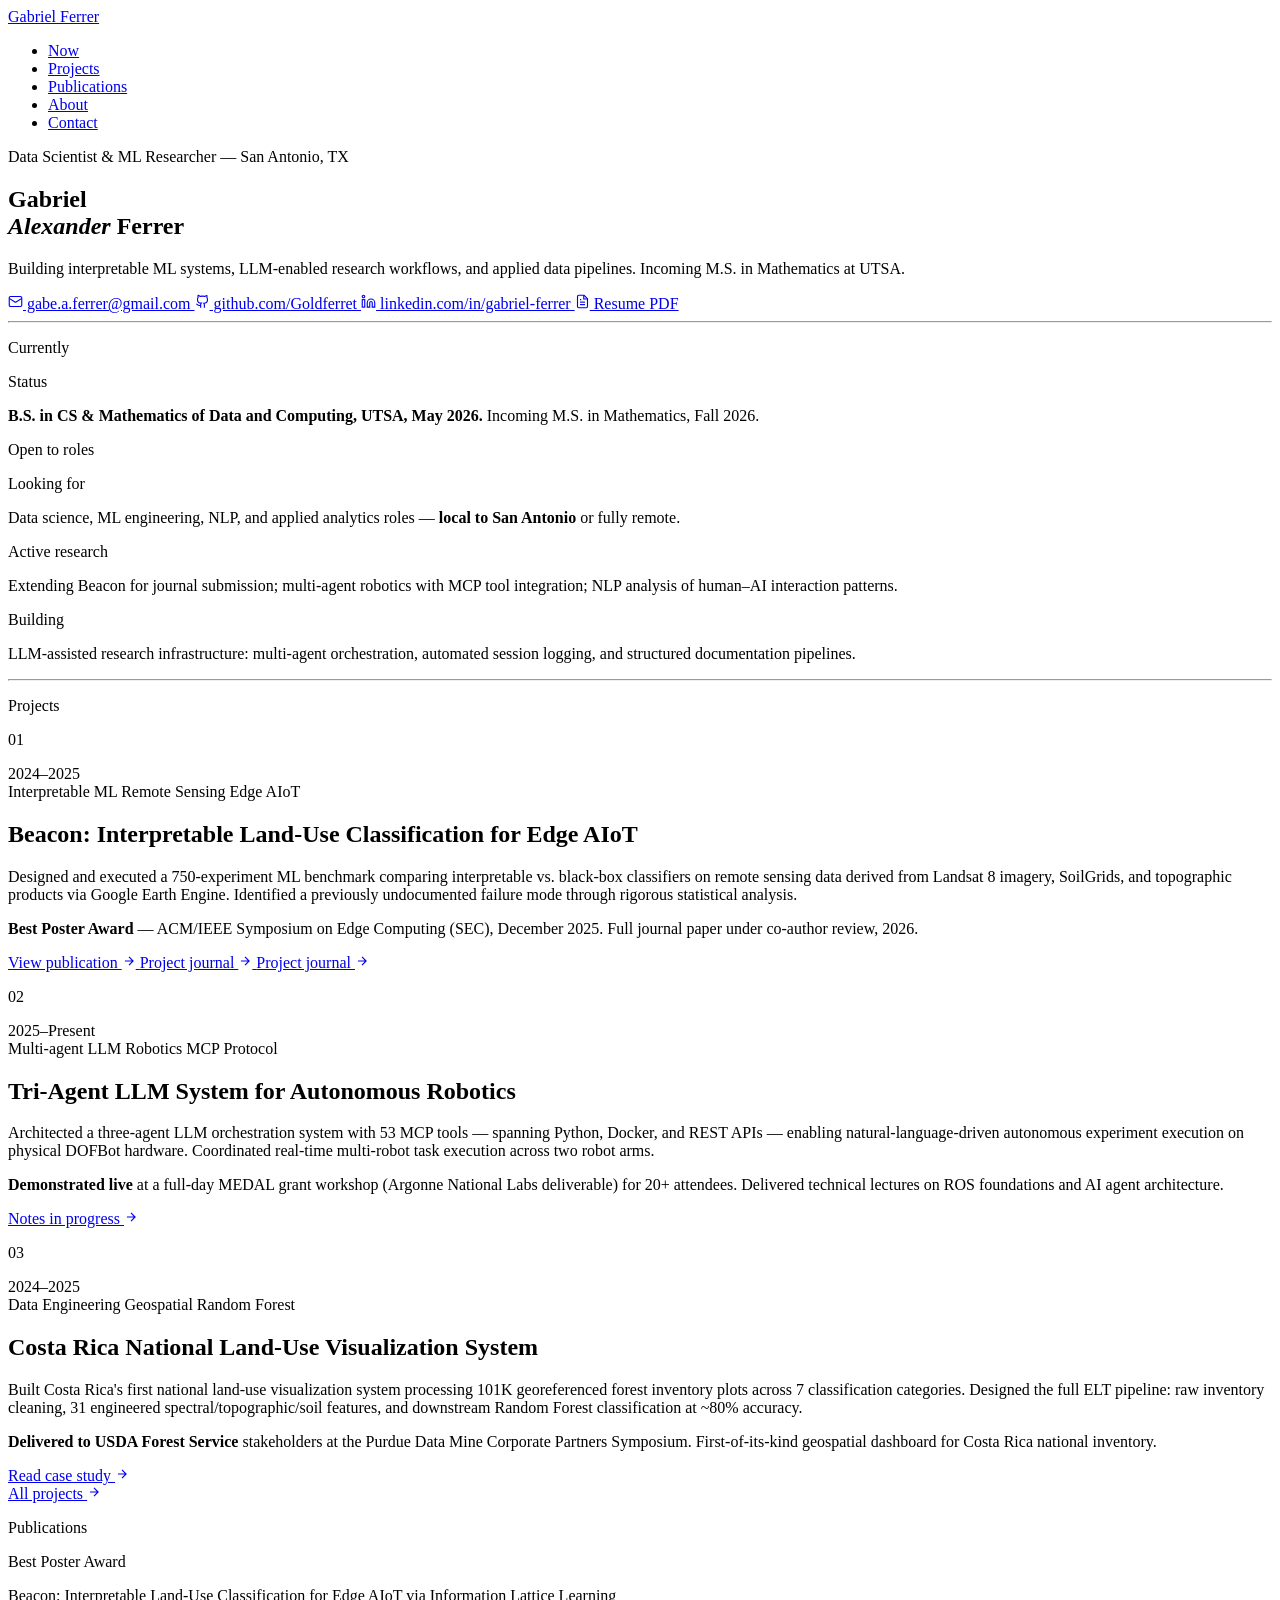
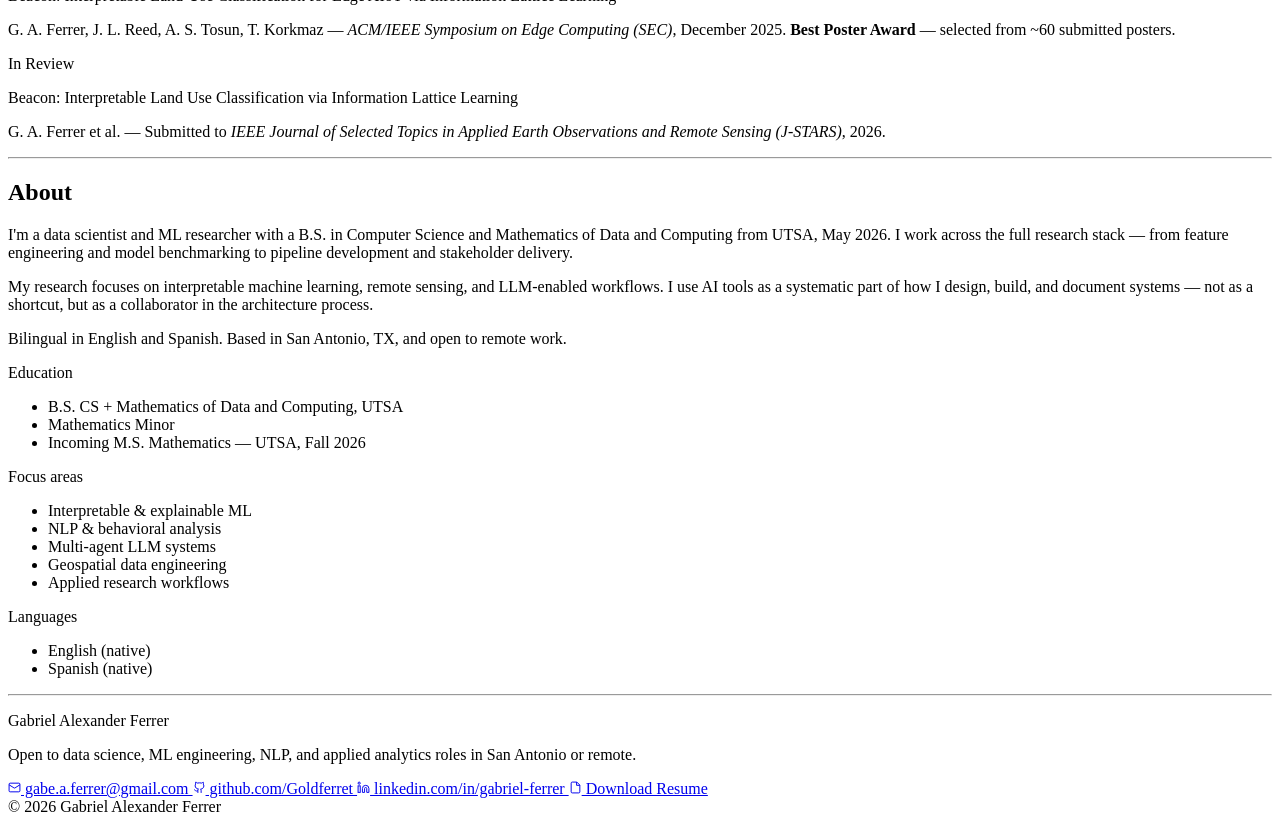
==== commit 92f6a441: "add: beacon journal entry, fix publication link, update work index" ====
--- a/index.html
+++ b/index.html
@@ -125,8 +125,16 @@
               Full journal paper under co-author review, 2026.
             </p>
           </div>
-          <a href="#publications" class="work-link">
+          <a href="https://dl.acm.org/doi/10.1145/3769102.3774380" target="_blank" rel="noopener" class="work-link">
             View publication
+            <svg class="work-link-arrow" width="14" height="14" viewBox="0 0 24 24" fill="none" stroke="currentColor" stroke-width="2"><path d="M5 12h14M12 5l7 7-7 7"/></svg>
+          </a>
+          <a href="/portfolio/work/beacon/interpretability-cost.html" class="work-link" style="margin-top: var(--space-3);">
+            Project journal
+            <svg class="work-link-arrow" width="14" height="14" viewBox="0 0 24 24" fill="none" stroke="currentColor" stroke-width="2"><path d="M5 12h14M12 5l7 7-7 7"/></svg>
+          </a>
+          <a href="/portfolio/work/beacon/interpretability-cost.html" class="work-link" style="margin-top: var(--space-3);">
+            Project journal
             <svg class="work-link-arrow" width="14" height="14" viewBox="0 0 24 24" fill="none" stroke="currentColor" stroke-width="2"><path d="M5 12h14M12 5l7 7-7 7"/></svg>
           </a>
         </div>
@@ -190,7 +198,7 @@
 
     </div>
     <div style="margin-top: var(--space-8);">
-      <a href="/work/" class="work-link">
+      <a href="/portfolio/work/" class="work-link">
         All projects
         <svg class="work-link-arrow" width="14" height="14" viewBox="0 0 24 24" fill="none" stroke="currentColor" stroke-width="2"><path d="M5 12h14M12 5l7 7-7 7"/></svg>
       </a>
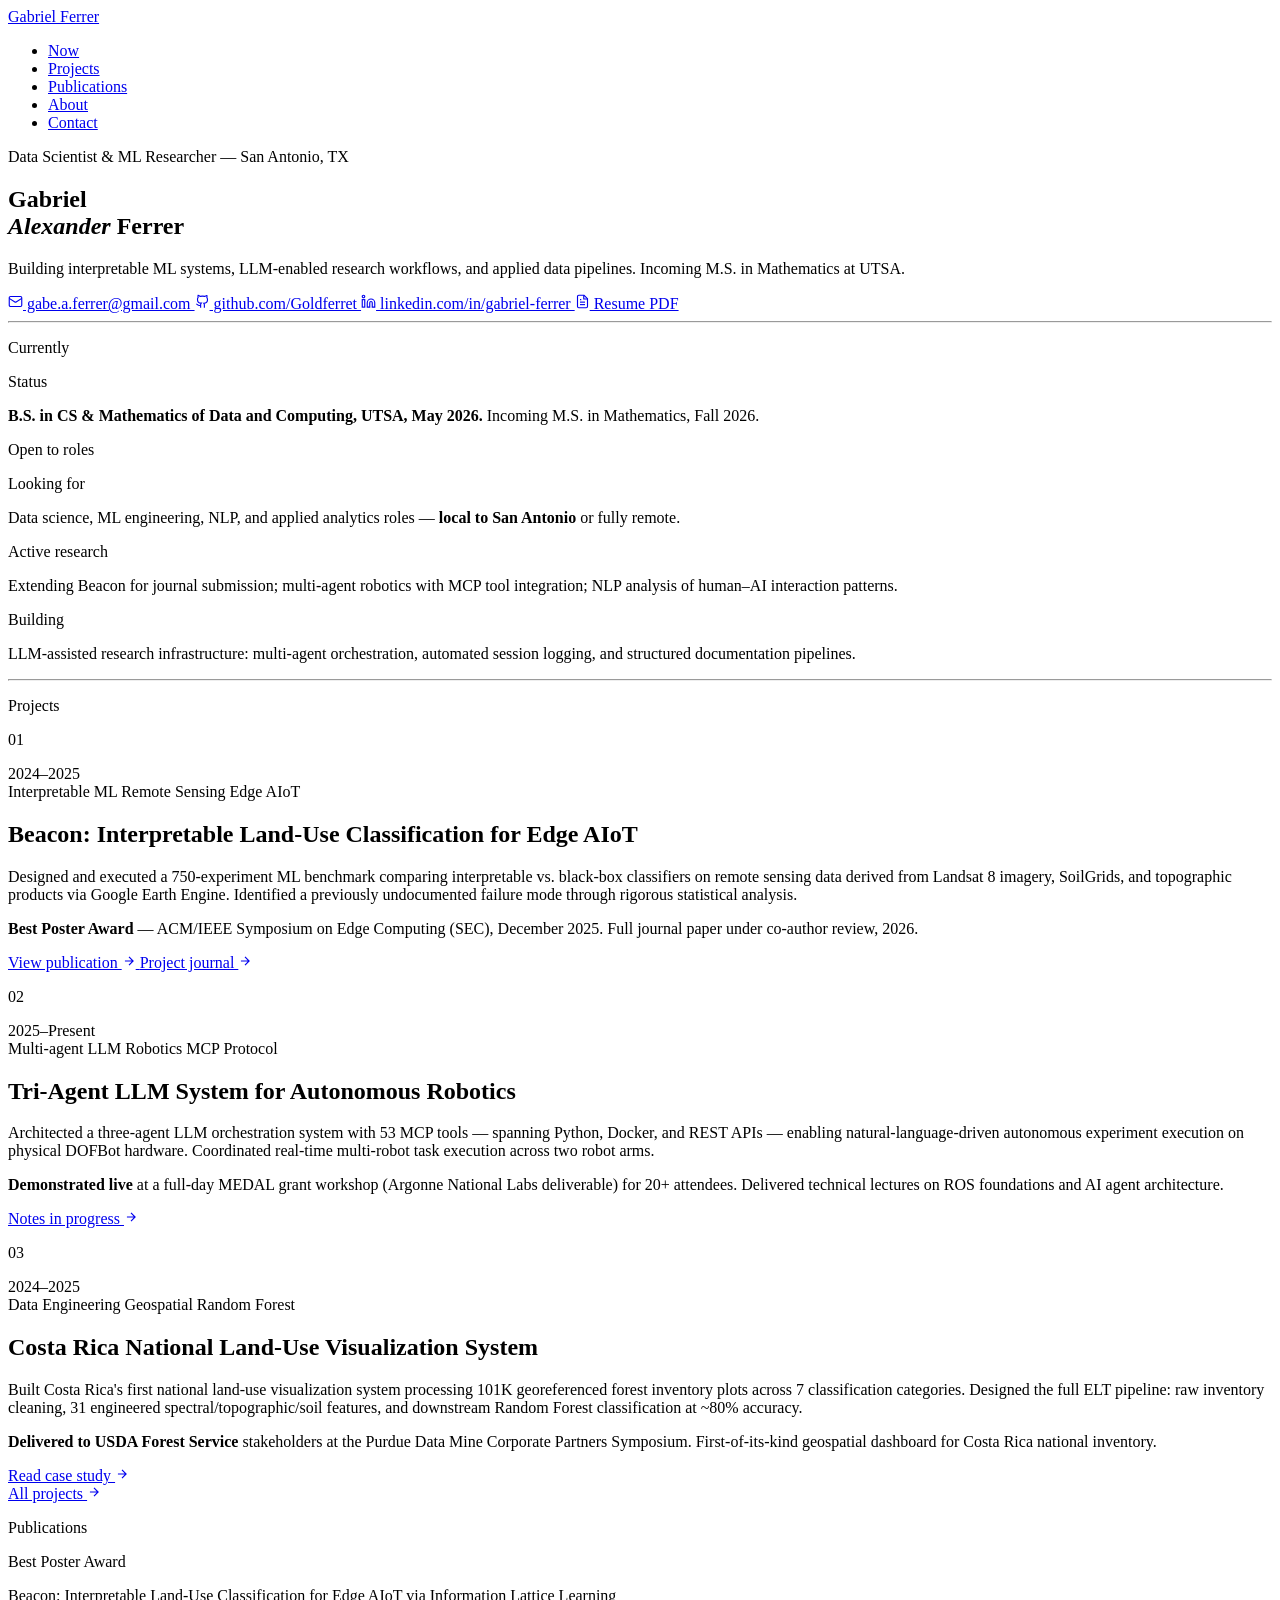
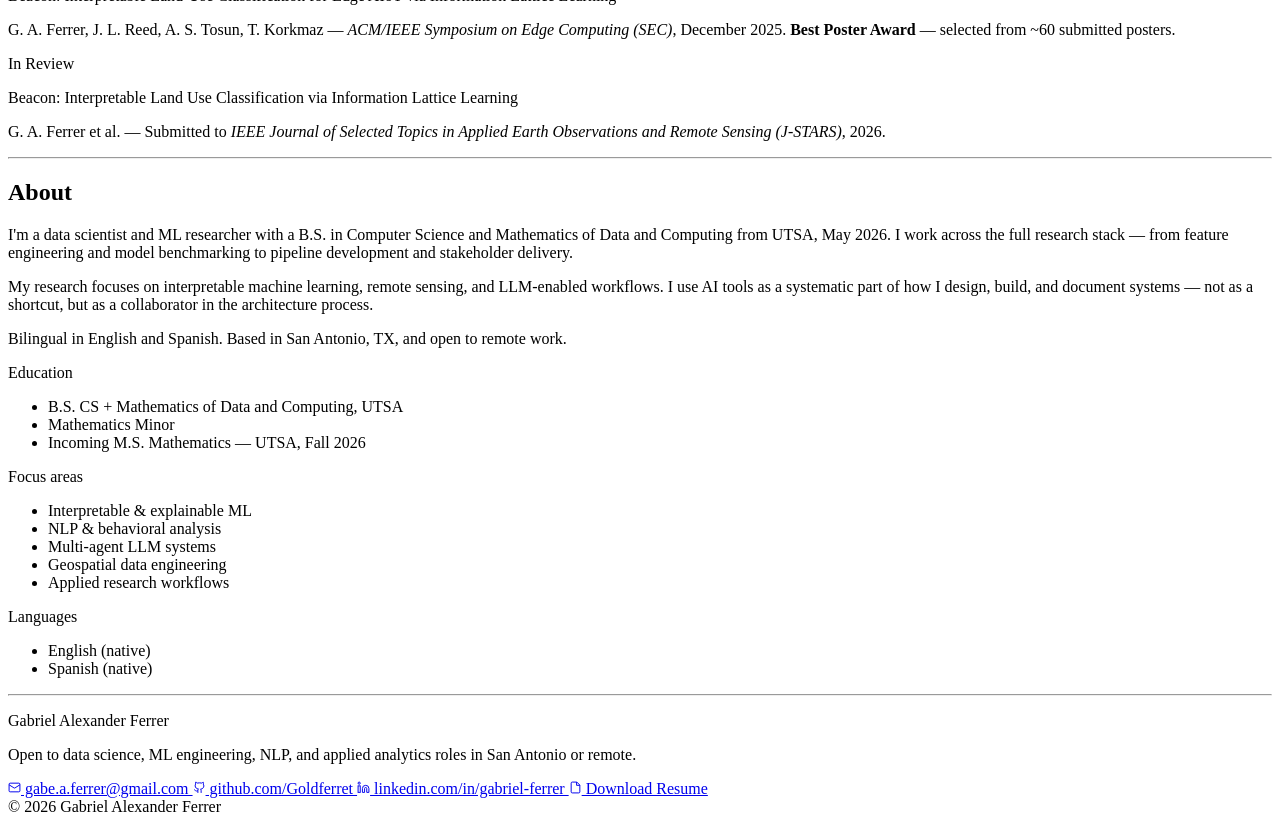
==== commit 871eb992: "fix: remove duplicate journal link, update beacon entry date to 2024-2026" ====
--- a/index.html
+++ b/index.html
@@ -127,10 +127,6 @@
           </div>
           <a href="https://dl.acm.org/doi/10.1145/3769102.3774380" target="_blank" rel="noopener" class="work-link">
             View publication
-            <svg class="work-link-arrow" width="14" height="14" viewBox="0 0 24 24" fill="none" stroke="currentColor" stroke-width="2"><path d="M5 12h14M12 5l7 7-7 7"/></svg>
-          </a>
-          <a href="/portfolio/work/beacon/interpretability-cost.html" class="work-link" style="margin-top: var(--space-3);">
-            Project journal
             <svg class="work-link-arrow" width="14" height="14" viewBox="0 0 24 24" fill="none" stroke="currentColor" stroke-width="2"><path d="M5 12h14M12 5l7 7-7 7"/></svg>
           </a>
           <a href="/portfolio/work/beacon/interpretability-cost.html" class="work-link" style="margin-top: var(--space-3);">
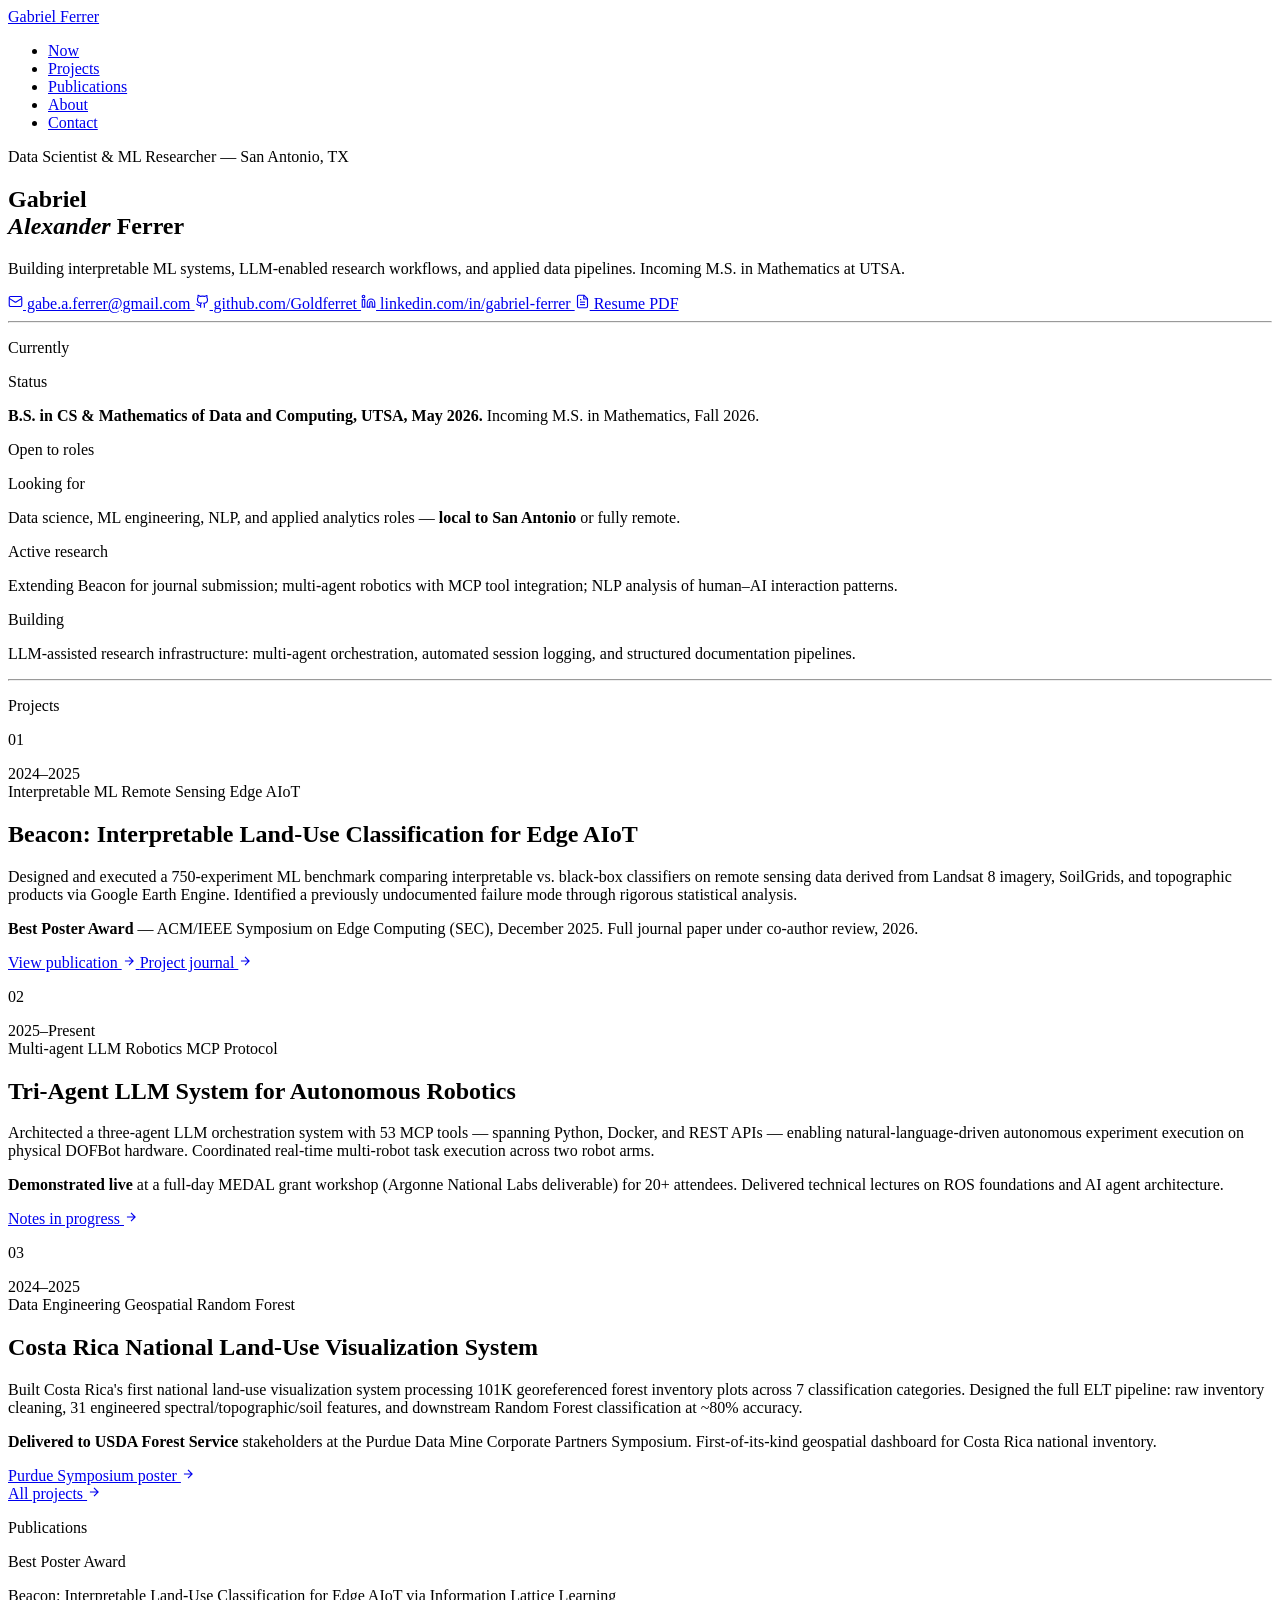
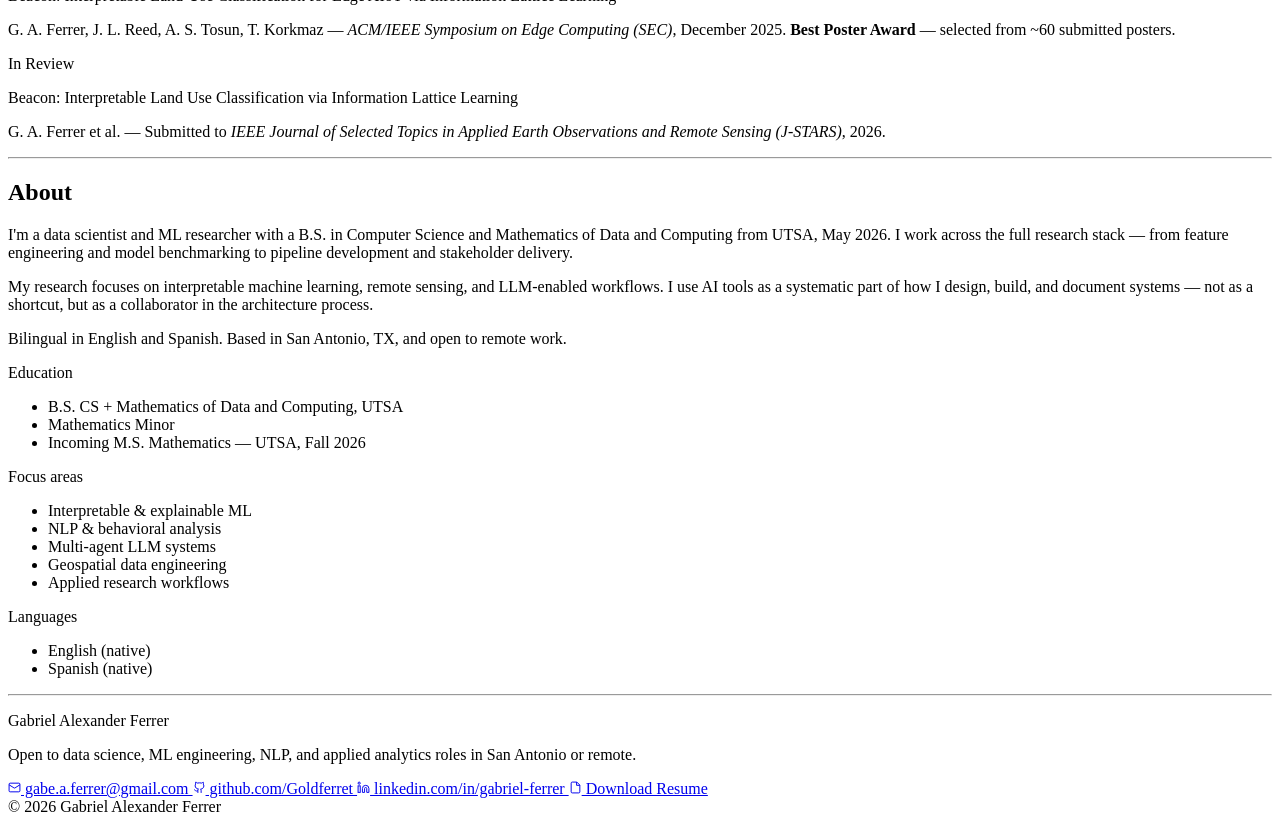
==== commit 74d437ee: "add: USDA poster PDF, replace placeholder links with poster link" ====
--- a/index.html
+++ b/index.html
@@ -185,8 +185,8 @@
               <strong>Delivered to USDA Forest Service</strong> stakeholders at the Purdue Data Mine Corporate Partners Symposium. First-of-its-kind geospatial dashboard for Costa Rica national inventory.
             </p>
           </div>
-          <a href="#" class="work-link">
-            Read case study
+          <a href="/portfolio/work/usda/purdue-symposium-poster.pdf" target="_blank" rel="noopener" class="work-link">
+            Purdue Symposium poster
             <svg class="work-link-arrow" width="14" height="14" viewBox="0 0 24 24" fill="none" stroke="currentColor" stroke-width="2"><path d="M5 12h14M12 5l7 7-7 7"/></svg>
           </a>
         </div>
